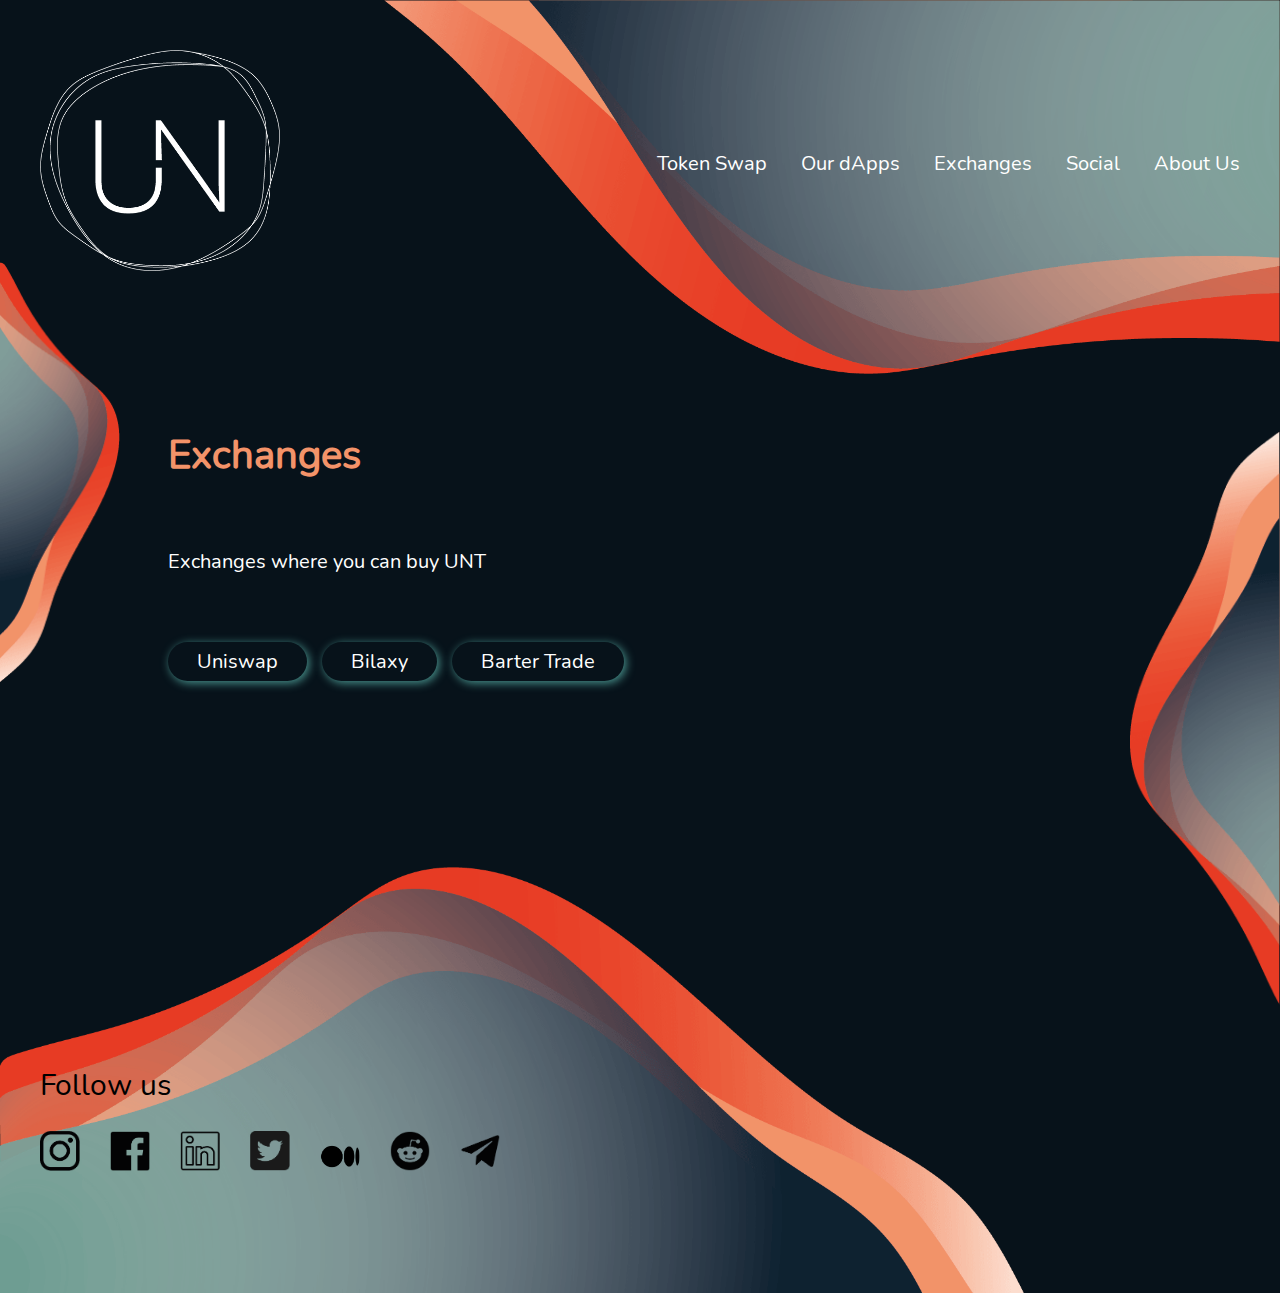
==== exchanges.html @ d454d13a "Fix buttons" ====
<!DOCTYPE html>
<html lang="en">
<head>
    <meta charset="UTF-8">
    <meta name="viewport" content="width=device-width, initial-scale=1">
    <title>Unity Network - Exhanges</title>
    <link href="./assets/css/style.min.css" rel="stylesheet" />
    <script src="./assets/js/script.js" type="text/javascript"></script>
    <link rel="icon" href="favicon.ico" type="image/x-icon"/>
    <link rel="shortcut icon" href="favicon.ico" type="image/x-icon"/>
</head>
<body class="page rightLeftBg">
<header>
    <div class="container dis-f jc-b a-c">
        <a href="/" id="header_logo">
            <img src="./assets/images/logo.png" alt="Logo UN" />
        </a>
        <div id="mobileMenu">
            <span></span>
            <span></span>
            <span></span>
        </div>
        <nav class="mainmenu">
            <ul>
                <li>
                    <a href="">Token Swap</a>
                </li>
                <li>
                    <a href="">Our dApps</a>
                    <ul class="submenu">
                        <li>
                            <a href="our_dapps-presaga.html">PreSaga</a>
                        </li>
                        <li>
                            <a href="our_dapps-the-dao.html">The DAO</a>
                        </li>
                        <li>
                            <a href="our_dapps-defi-portal.html">DeFi Portal (in Production)</a>
                        </li>
                    </ul>
                </li>
                <li>
                    <a href="exchanges.html">Exchanges</a>
                </li>
                <li>
                    <a href="#social">Social</a>
                </li>
                <li>
                    <a href="">About Us</a>
                    <ul class="submenu">
                        <li>
                            <a href="unity_network.html">Unity Network</a>
                        </li>
                        <li>
                            <a href="team.html">Team</a>
                        </li>
                        <li>
                            <a href="whitepaper.html">Whitepaper</a>
                        </li>
                    </ul>
                </li>
            </ul>
        </nav>
    </div>
</header>
<main>
    <div class="container">
    <div class="block-left">
        <h1>Exchanges</h1>
        <p>
            Exchanges where you can buy UNT
        </p>
        <div class="dis-f a-c flex-wrap">
            <button>
                Uniswap
            </button>
            <button class="ml-small">
                Bilaxy
            </button>
            <button class="ml-small">
                Barter Trade
            </button>
        </div>
    </div>
</div>
</main>
<footer id="social">
    <div class="container">
        <h6>Follow us</h6>
        <nav class="socailNav">
            <ul>
                <li>
                    <a href="https://www.instagram.com/UnityNetworkApp/" target="_blank">
                        <img src="./assets/images/Instagram.png" alt="Instagram UN" />
                    </a>
                </li>
                <li>
                    <a href="https://www.facebook.com/UnityNetworkApp" target="_blank">
                        <img src="./assets/images/Facebook.png" alt="Facebook UN" />
                    </a>
                </li>
                <li>
                    <a href="https://www.linkedin.com/company/unitynetworkapp/" target="_blank">
                        <img src="./assets/images/Linkedin.png" alt="Linkedin UN" />
                    </a>
                </li>
                <li>
                    <a href="https://twitter.com/UnityNetworkApp" target="_blank">
                        <img src="./assets/images/Twitter.png" alt="Twitter UN" />
                    </a>
                </li>
                <li>
                    <a href="https://medium.com/unity-network" target="_blank">
                        <img src="./assets/images/Medium.png" alt="Medium UN" />
                    </a>
                </li>
                <li>
                    <a href="https://www.reddit.com/r/UnityNetwork/" target="_blank">
                        <img src="./assets/images/Reddit.png" alt="Reddit UN" />
                    </a>
                </li>
                <li>
                    <a href="https://t.me/joinchat/XOOfwKDMw7w5YjU0" target="_blank">
                        <img src="./assets/images/Telegram.png" alt="Telegram UN" />
                    </a>
                </li>
            </ul>
        </nav>
    </div>
</footer>

</body>
</html>
---- assets/css/style.min.css ----
.dis-f{display:flex}.hide{display:none}.flex-dir-row{flex-direction:row}.flex-dir-col{flex-direction:column}.mt-0{margin-top:0}.mb-0{margin-bottom:0}.ml-0{margin-left:0}.mr-0{margin-right:0}.ml-small{margin-left:15px}.mr-small{margin-right:15px}.mt-norm{margin-top:60px}.ml-norm{margin-left:60px}.mr-norm{margin-right:60px}.mb-norm{margin-bottom:60px}.mt-xlarge{margin-bottom:200px}.mb-xlarge{margin-bottom:200px}@media(min-width: 420){.dis-f-xs{display:flex}.hide-xs{display:none}.flex-dir-row-xs{flex-direction:row}.flex-dir-col-xs{flex-direction:column}.mt-0-xs{margin-top:0}.mb-0-xs{margin-bottom:0}.ml-0-xs{margin-left:0}.mr-0-xs{margin-right:0}.ml-small-xs{margin-left:15px}.mr-small-xs{margin-right:15px}.mt-norm-xs{margin-top:60px}.ml-norm-xs{margin-left:60px}.mr-norm-xs{margin-right:60px}.mb-norm-xs{margin-bottom:60px}.mt-xlarge-xs{margin-bottom:200px}.mb-xlarge-xs{margin-bottom:200px}}@media(min-width: 590px){.dis-f-sm{display:flex}.hide-sm{display:none}.flex-dir-row-sm{flex-direction:row}.flex-dir-col-sm{flex-direction:column}.mt-0-sm{margin-top:0}.mb-0-sm{margin-bottom:0}.ml-0-sm{margin-left:0}.mr-0-sm{margin-right:0}.ml-small-sm{margin-left:15px}.mr-small-sm{margin-right:15px}.mt-norm-sm{margin-top:60px}.ml-norm-sm{margin-left:60px}.mr-norm-sm{margin-right:60px}.mb-norm-sm{margin-bottom:60px}.mt-xlarge-sm{margin-bottom:200px}.mb-xlarge-sm{margin-bottom:200px}}@media(min-width: 769px){.dis-f-md{display:flex}.hide-md{display:none}.flex-dir-row-md{flex-direction:row}.flex-dir-col-md{flex-direction:column}.mt-0-md{margin-top:0}.mb-0-md{margin-bottom:0}.ml-0-md{margin-left:0}.mr-0-md{margin-right:0}.ml-small-md{margin-left:15px}.mr-small-md{margin-right:15px}.mt-norm-md{margin-top:60px}.ml-norm-md{margin-left:60px}.mr-norm-md{margin-right:60px}.mb-norm-md{margin-bottom:60px}.mt-xlarge-md{margin-bottom:200px}.mb-xlarge-md{margin-bottom:200px}}@media(min-width: 1024px){.dis-f-lg{display:flex}.hide-lg{display:none}.flex-dir-row-lg{flex-direction:row}.flex-dir-col-lg{flex-direction:column}.mt-0-lg{margin-top:0}.mb-0-lg{margin-bottom:0}.ml-0-lg{margin-left:0}.mr-0-lg{margin-right:0}.ml-small-lg{margin-left:15px}.mr-small-lg{margin-right:15px}.mt-norm-lg{margin-top:60px}.ml-norm-lg{margin-left:60px}.mr-norm-lg{margin-right:60px}.mb-norm-lg{margin-bottom:60px}.mt-xlarge-lg{margin-bottom:200px}.mb-xlarge-lg{margin-bottom:200px}}@media(min-width: 1440px){.dis-f-xl{display:flex}.hide-xl{display:none}.flex-dir-row-xl{flex-direction:row}.flex-dir-col-xl{flex-direction:column}.mt-0-xl{margin-top:0}.mb-0-xl{margin-bottom:0}.ml-0-xl{margin-left:0}.mr-0-xl{margin-right:0}.ml-small-xl{margin-left:15px}.mr-small-xl{margin-right:15px}.mt-norm-xl{margin-top:60px}.ml-norm-xl{margin-left:60px}.mr-norm-xl{margin-right:60px}.mb-norm-xl{margin-bottom:60px}.mt-xlarge-xl{margin-bottom:200px}.mb-xlarge-xl{margin-bottom:200px}}@media(min-width: 1920px){.dis-f-xxl{display:flex}.hide-xxl{display:none}.flex-dir-row-xxl{flex-direction:row}.flex-dir-col-xxl{flex-direction:column}.mt-0-xxl{margin-top:0}.mb-0-xxl{margin-bottom:0}.ml-0-xxl{margin-left:0}.mr-0-xxl{margin-right:0}.ml-small-xxl{margin-left:15px}.mr-small-xxl{margin-right:15px}.mt-norm-xxl{margin-top:60px}.ml-norm-xxl{margin-left:60px}.mr-norm-xxl{margin-right:60px}.mb-norm-xxl{margin-bottom:60px}.mt-xlarge-xxl{margin-bottom:200px}.mb-xlarge-xxl{margin-bottom:200px}}@font-face{font-family:"Nunito Bold";src:url("../font/Nunito-Bold.woff2") format("woff2");src:url("../fonts/Nunito-Bold.woff") format("woff");font-weight:700;font-style:normal;font-display:block}@font-face{font-family:"Nunito";src:url("../font/Nunito-BoldItalic.woff2") format("woff2");src:url("../fonts/Nunito-BoldItalic.woff") format("woff");font-weight:700;font-style:italic;font-display:block}@font-face{font-family:"Nunito";src:url("../font/Nunito-Regular.woff2") format("woff2");src:url("../font/Nunito-Regular.woff") format("woff");font-weight:normal;font-style:normal;font-display:block}@font-face{font-family:"Nunito";src:url("../font/Nunito-Italic.woff2") format("woff2");src:url("../font/Nunito-Italic.woff") format("woff");font-weight:normal;font-style:italic;font-display:block}*{padding:0;margin:0;box-sizing:border-box;font-family:"Nunito";color:#fff}html{font-size:16px}@media(min-width: 768px){html{font-size:20px}}body{background:#07121a}body.blockScroll{overflow:hidden}.container{max-width:1280px;padding-left:40px;padding-right:40px;margin-left:auto;margin-right:auto;height:100%;flex:1 1 100%;width:100%}main{flex:1 1 100%}.dis-f{display:flex}.dis-b{display:block}.a-c{align-items:center}.a-t{align-items:flex-start}.jc-b{justify-content:space-between}.flex-wrap{flex-wrap:wrap}img{max-width:100%;height:auto}h1{color:#f39369;font-size:2rem;margin-bottom:60px}h3{color:#f39369;font-size:2rem;margin-bottom:40px}h4{font-weight:400;color:#f39369;font-size:1.5rem}h5{font-weight:400;color:#f39369;font-size:1rem}h6{font-weight:400;font-size:1rem}p{line-height:2;font-size:1rem;margin-bottom:20px}p:last-child{margin-bottom:0}.fs-i{font-style:italic}button,.btnStyle{margin-top:2rem;background:transparent;box-shadow:#4b9791 2px 2px 10px;border-radius:48px;padding:6px 29px;color:#fff;border:none;text-decoration:none;font-size:1rem;display:block;width:-webkit-fit-content;width:-moz-fit-content;width:fit-content}header{padding-top:25px;height:20%;margin-bottom:15%}header .mainmenu{display:none}header .mainmenu>ul>li a{color:#fff;font-size:1rem;text-decoration:none}header #mobileMenu{width:40px;height:30px;position:relative;transform:rotate(0deg);transition:.5s ease-in-out;cursor:pointer;z-index:10}header #mobileMenu span{display:block;position:absolute;height:5px;width:100%;background:#fff;border-radius:9px;opacity:1;left:0;transform:rotate(0deg);transition:.25s ease-in-out}header #mobileMenu span:nth-child(1){top:0px;transform-origin:left center}header #mobileMenu span:nth-child(2){top:10px;transform-origin:left center}header #mobileMenu span:nth-child(3){top:20px;transform-origin:left center}header .open .mainmenu{display:block;position:fixed;top:0;left:0;width:100%;height:100%;background:#07121a;padding:70px 25px 25px;overflow:auto}header .open .mainmenu>ul>li{position:relative;margin-top:18px;list-style:none}header .open .mainmenu>ul>li .submenu{padding-left:25px}header .open .mainmenu>ul>li .submenu li{list-style:none;margin-top:18px}header .open #mobileMenu span:nth-child(1){transform:rotate(45deg);top:-3px;left:8px}header .open #mobileMenu span:nth-child(2){width:0%;opacity:0}header .open #mobileMenu span:nth-child(3){transform:rotate(-45deg);top:26px;left:8px}#header_logo{max-width:288px;height:auto;width:20%;display:block}@media(min-width: 768px){header{margin-bottom:150px;padding-top:50px}}@media(min-width: 1024px){header #mobileMenu{display:none}header .mainmenu{display:block}header .mainmenu>ul{display:flex}header .mainmenu>ul>li{margin-right:34px;margin-top:0;list-style:none}header .mainmenu>ul>li:last-child{margin-right:0}header .mainmenu>ul>li .submenu{display:none;position:absolute;padding-left:0}header .mainmenu>ul>li .submenu li{list-style:none;margin-top:18px;white-space:nowrap}header .mainmenu>ul>li:hover .submenu{display:block}}@media(min-width: 1440px){header{margin-bottom:20%}}footer{padding-bottom:50px;margin-top:400px}footer h6{color:#000;font-size:30px;margin-bottom:25px}footer .socailNav li{display:inline-block;width:30px;margin-right:15px;margin-bottom:15px}footer .socailNav li:last-child{margin-right:0}@media(min-width: 768px){footer .socailNav li{width:40px;margin-right:25px}}@media(min-width: 1280px){footer{margin-top:30%;padding-bottom:100px}}.accordion_menu li{list-style:none;margin-bottom:30px;cursor:pointer}.accordion_menu li h6{display:flex;justify-content:space-between;align-items:center;color:#ecccb8;font-size:1.5rem}.accordion_menu li h6:after{content:"+";font-size:1.5rem;margin-left:50px;color:#f39369;width:20px;display:block}.accordion_menu li p{max-height:0;overflow:hidden;transition:all .4s;line-height:1.2}.accordion_menu li.active h6:after{content:"-"}.accordion_menu li.active p{margin-top:1rem;max-height:300px}.team_member{margin-bottom:200px}.team_member img{max-width:177px;border-radius:20px;margin-right:60px}.team_member h5{margin-bottom:25px}.team_member h6{color:#ecccb8}.team_member p{margin-top:25px;color:#ecccb8;font-size:.8rem;line-height:1.2}.page{background-image:url(../images/Header.png),url(../images/Footer.png);background-position:top right,bottom left;background-size:70% auto,contain;background-repeat:no-repeat;min-height:100vh;display:flex;flex-direction:column;justify-content:space-between}.page.rightBg{background-image:url(../images/Header.png),url(../images/Left_Element.png),url(../images/Footer.png);background-position:top right,top 60% right,bottom left;background-size:auto 140px,10% auto,auto 400px}@media(min-width: 768px){.page.rightBg{background-size:70% auto,10% auto,auto 400px}}@media(min-width: 1280px){.page.rightBg{background-size:70% auto,150px auto,80% auto}}.page.rightBg main{padding-right:10%}.page.rightBg.noHeader{background-image:url(../images/Left_Element.png),url(../images/Footer.png);background-position:top 60% right,bottom left;background-size:10% auto,auto 400px}@media(min-width: 768px){.page.rightBg.noHeader{background-size:10% auto,auto 400px}}@media(min-width: 1280px){.page.rightBg.noHeader{background-size:150px auto,80% auto}}.page.rightBg.noHeader main{padding-right:10%}.page.leftBg{background-image:url(../images/Header.png),url(../images/Right_Element.png),url(../images/Footer.png);background-position:top right,top 40% left,bottom left;background-size:auto 140px,10% auto,auto 400px}@media(min-width: 768px){.page.leftBg{background-size:70% auto,10% auto,auto 400px}}@media(min-width: 1280px){.page.leftBg{background-size:70% auto,120px auto,80% auto}}.page.leftBg main{padding-left:10%}.page.rightLeftBg{background-image:url(../images/Header.png),url(../images/Right_Element.png),url(../images/Left_Element.png),url(../images/Footer.png);background-position:top right,top 30% left,top 60% right,bottom left;background-size:auto 140px,10% auto,10% auto,auto 400px}@media(min-width: 768px){.page.rightLeftBg{background-size:70% auto,10% auto,10% auto,auto 400px}}@media(min-width: 1280px){.page.rightLeftBg{background-size:70% auto,120px auto,150px auto,80% auto}}.page.rightLeftBg main{padding-left:10%;padding-right:10%}.block-left{max-width:780px;width:100%}.block-center{max-width:840px;margin-left:auto;margin-right:auto;width:100%}.block-right{max-width:780px;margin-left:auto;width:100%}

/*# sourceMappingURL=[data-uri] */
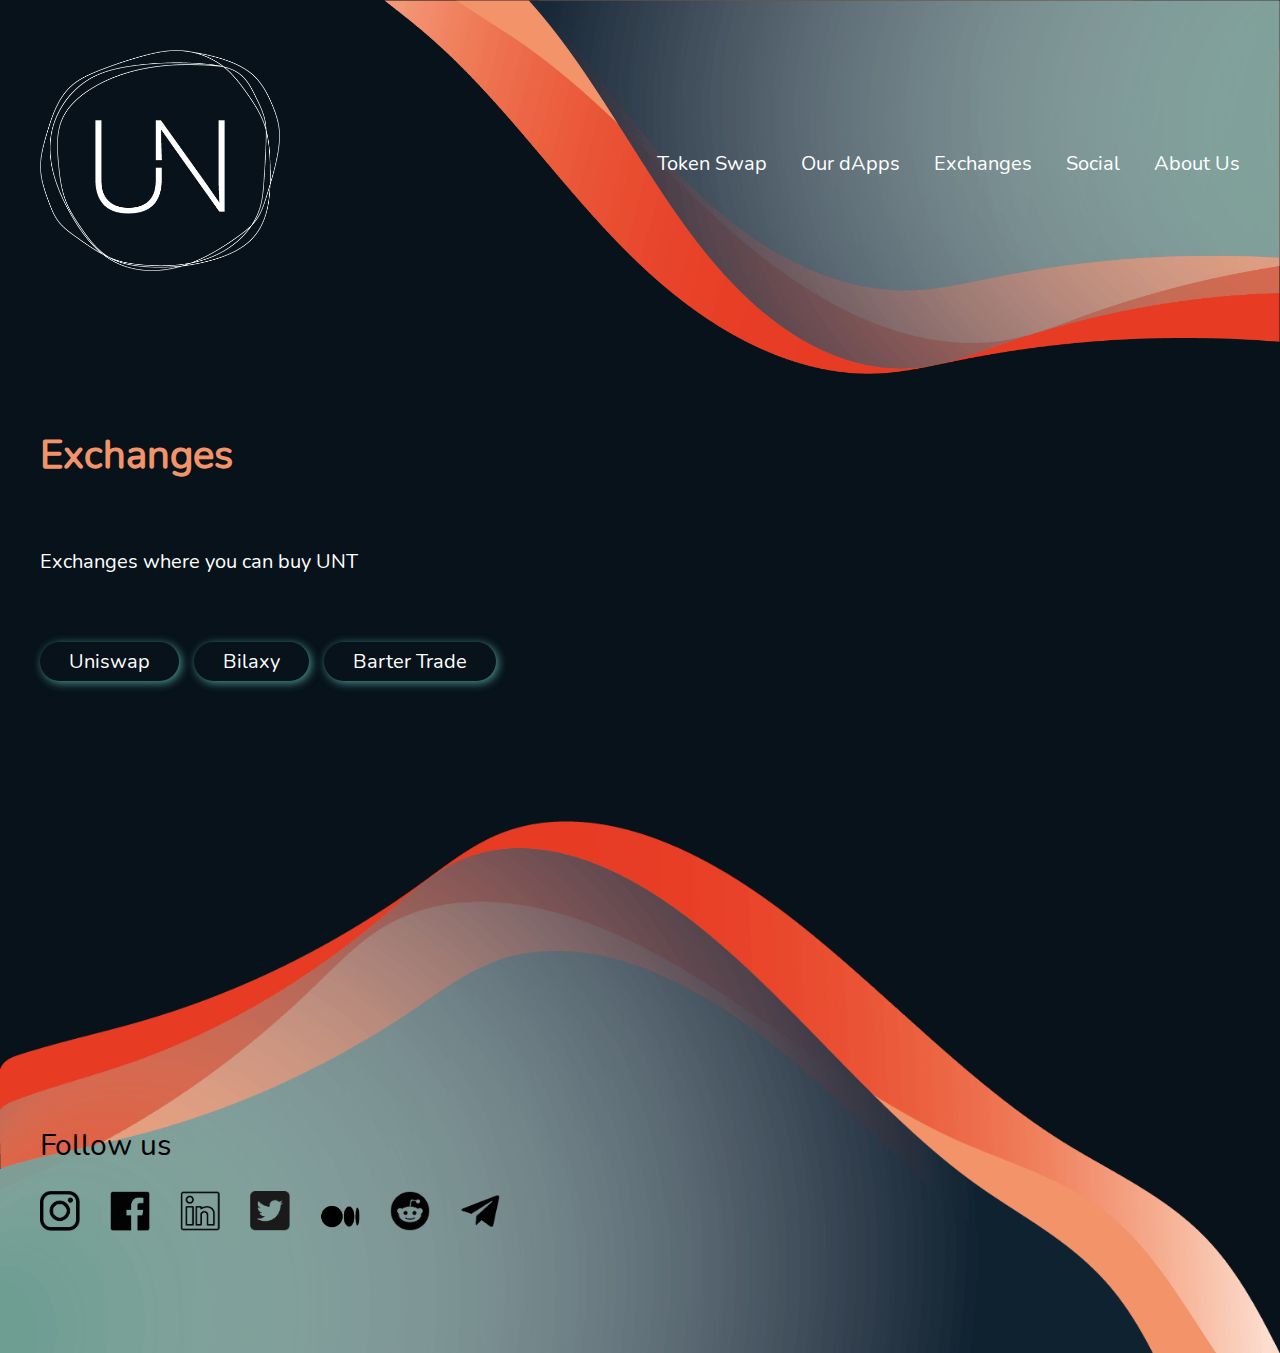
==== commit be38facb: "Fix feedback website 10.05" ====
--- a/exchanges.html
+++ b/exchanges.html
@@ -9,7 +9,8 @@
     <link rel="icon" href="favicon.ico" type="image/x-icon"/>
     <link rel="shortcut icon" href="favicon.ico" type="image/x-icon"/>
 </head>
-<body class="page rightLeftBg">
+<body class="page">
+
 <header>
     <div class="container dis-f jc-b a-c">
         <a href="/" id="header_logo">
@@ -23,7 +24,7 @@
         <nav class="mainmenu">
             <ul>
                 <li>
-                    <a href="">Token Swap</a>
+                    <a href="token_swap.html">Token Swap</a>
                 </li>
                 <li>
                     <a href="">Our dApps</a>
@@ -65,7 +66,7 @@
 </header>
 <main>
     <div class="container">
-    <div class="block-left">
+    <div class="block-left mb-norm">
         <h1>Exchanges</h1>
         <p>
             Exchanges where you can buy UNT
--- a/assets/css/style.min.css
+++ b/assets/css/style.min.css
@@ -1,3 +1,3 @@
-.dis-f{display:flex}.hide{display:none}.flex-dir-row{flex-direction:row}.flex-dir-col{flex-direction:column}.mt-0{margin-top:0}.mb-0{margin-bottom:0}.ml-0{margin-left:0}.mr-0{margin-right:0}.ml-small{margin-left:15px}.mr-small{margin-right:15px}.mt-norm{margin-top:60px}.ml-norm{margin-left:60px}.mr-norm{margin-right:60px}.mb-norm{margin-bottom:60px}.mt-xlarge{margin-bottom:200px}.mb-xlarge{margin-bottom:200px}@media(min-width: 420){.dis-f-xs{display:flex}.hide-xs{display:none}.flex-dir-row-xs{flex-direction:row}.flex-dir-col-xs{flex-direction:column}.mt-0-xs{margin-top:0}.mb-0-xs{margin-bottom:0}.ml-0-xs{margin-left:0}.mr-0-xs{margin-right:0}.ml-small-xs{margin-left:15px}.mr-small-xs{margin-right:15px}.mt-norm-xs{margin-top:60px}.ml-norm-xs{margin-left:60px}.mr-norm-xs{margin-right:60px}.mb-norm-xs{margin-bottom:60px}.mt-xlarge-xs{margin-bottom:200px}.mb-xlarge-xs{margin-bottom:200px}}@media(min-width: 590px){.dis-f-sm{display:flex}.hide-sm{display:none}.flex-dir-row-sm{flex-direction:row}.flex-dir-col-sm{flex-direction:column}.mt-0-sm{margin-top:0}.mb-0-sm{margin-bottom:0}.ml-0-sm{margin-left:0}.mr-0-sm{margin-right:0}.ml-small-sm{margin-left:15px}.mr-small-sm{margin-right:15px}.mt-norm-sm{margin-top:60px}.ml-norm-sm{margin-left:60px}.mr-norm-sm{margin-right:60px}.mb-norm-sm{margin-bottom:60px}.mt-xlarge-sm{margin-bottom:200px}.mb-xlarge-sm{margin-bottom:200px}}@media(min-width: 769px){.dis-f-md{display:flex}.hide-md{display:none}.flex-dir-row-md{flex-direction:row}.flex-dir-col-md{flex-direction:column}.mt-0-md{margin-top:0}.mb-0-md{margin-bottom:0}.ml-0-md{margin-left:0}.mr-0-md{margin-right:0}.ml-small-md{margin-left:15px}.mr-small-md{margin-right:15px}.mt-norm-md{margin-top:60px}.ml-norm-md{margin-left:60px}.mr-norm-md{margin-right:60px}.mb-norm-md{margin-bottom:60px}.mt-xlarge-md{margin-bottom:200px}.mb-xlarge-md{margin-bottom:200px}}@media(min-width: 1024px){.dis-f-lg{display:flex}.hide-lg{display:none}.flex-dir-row-lg{flex-direction:row}.flex-dir-col-lg{flex-direction:column}.mt-0-lg{margin-top:0}.mb-0-lg{margin-bottom:0}.ml-0-lg{margin-left:0}.mr-0-lg{margin-right:0}.ml-small-lg{margin-left:15px}.mr-small-lg{margin-right:15px}.mt-norm-lg{margin-top:60px}.ml-norm-lg{margin-left:60px}.mr-norm-lg{margin-right:60px}.mb-norm-lg{margin-bottom:60px}.mt-xlarge-lg{margin-bottom:200px}.mb-xlarge-lg{margin-bottom:200px}}@media(min-width: 1440px){.dis-f-xl{display:flex}.hide-xl{display:none}.flex-dir-row-xl{flex-direction:row}.flex-dir-col-xl{flex-direction:column}.mt-0-xl{margin-top:0}.mb-0-xl{margin-bottom:0}.ml-0-xl{margin-left:0}.mr-0-xl{margin-right:0}.ml-small-xl{margin-left:15px}.mr-small-xl{margin-right:15px}.mt-norm-xl{margin-top:60px}.ml-norm-xl{margin-left:60px}.mr-norm-xl{margin-right:60px}.mb-norm-xl{margin-bottom:60px}.mt-xlarge-xl{margin-bottom:200px}.mb-xlarge-xl{margin-bottom:200px}}@media(min-width: 1920px){.dis-f-xxl{display:flex}.hide-xxl{display:none}.flex-dir-row-xxl{flex-direction:row}.flex-dir-col-xxl{flex-direction:column}.mt-0-xxl{margin-top:0}.mb-0-xxl{margin-bottom:0}.ml-0-xxl{margin-left:0}.mr-0-xxl{margin-right:0}.ml-small-xxl{margin-left:15px}.mr-small-xxl{margin-right:15px}.mt-norm-xxl{margin-top:60px}.ml-norm-xxl{margin-left:60px}.mr-norm-xxl{margin-right:60px}.mb-norm-xxl{margin-bottom:60px}.mt-xlarge-xxl{margin-bottom:200px}.mb-xlarge-xxl{margin-bottom:200px}}@font-face{font-family:"Nunito Bold";src:url("../font/Nunito-Bold.woff2") format("woff2");src:url("../fonts/Nunito-Bold.woff") format("woff");font-weight:700;font-style:normal;font-display:block}@font-face{font-family:"Nunito";src:url("../font/Nunito-BoldItalic.woff2") format("woff2");src:url("../fonts/Nunito-BoldItalic.woff") format("woff");font-weight:700;font-style:italic;font-display:block}@font-face{font-family:"Nunito";src:url("../font/Nunito-Regular.woff2") format("woff2");src:url("../font/Nunito-Regular.woff") format("woff");font-weight:normal;font-style:normal;font-display:block}@font-face{font-family:"Nunito";src:url("../font/Nunito-Italic.woff2") format("woff2");src:url("../font/Nunito-Italic.woff") format("woff");font-weight:normal;font-style:italic;font-display:block}*{padding:0;margin:0;box-sizing:border-box;font-family:"Nunito";color:#fff}html{font-size:16px}@media(min-width: 768px){html{font-size:20px}}body{background:#07121a}body.blockScroll{overflow:hidden}.container{max-width:1280px;padding-left:40px;padding-right:40px;margin-left:auto;margin-right:auto;height:100%;flex:1 1 100%;width:100%}main{flex:1 1 100%}.dis-f{display:flex}.dis-b{display:block}.a-c{align-items:center}.a-t{align-items:flex-start}.jc-b{justify-content:space-between}.flex-wrap{flex-wrap:wrap}img{max-width:100%;height:auto}h1{color:#f39369;font-size:2rem;margin-bottom:60px}h3{color:#f39369;font-size:2rem;margin-bottom:40px}h4{font-weight:400;color:#f39369;font-size:1.5rem}h5{font-weight:400;color:#f39369;font-size:1rem}h6{font-weight:400;font-size:1rem}p{line-height:2;font-size:1rem;margin-bottom:20px}p:last-child{margin-bottom:0}.fs-i{font-style:italic}button,.btnStyle{margin-top:2rem;background:transparent;box-shadow:#4b9791 2px 2px 10px;border-radius:48px;padding:6px 29px;color:#fff;border:none;text-decoration:none;font-size:1rem;display:block;width:-webkit-fit-content;width:-moz-fit-content;width:fit-content}header{padding-top:25px;height:20%;margin-bottom:15%}header .mainmenu{display:none}header .mainmenu>ul>li a{color:#fff;font-size:1rem;text-decoration:none}header #mobileMenu{width:40px;height:30px;position:relative;transform:rotate(0deg);transition:.5s ease-in-out;cursor:pointer;z-index:10}header #mobileMenu span{display:block;position:absolute;height:5px;width:100%;background:#fff;border-radius:9px;opacity:1;left:0;transform:rotate(0deg);transition:.25s ease-in-out}header #mobileMenu span:nth-child(1){top:0px;transform-origin:left center}header #mobileMenu span:nth-child(2){top:10px;transform-origin:left center}header #mobileMenu span:nth-child(3){top:20px;transform-origin:left center}header .open .mainmenu{display:block;position:fixed;top:0;left:0;width:100%;height:100%;background:#07121a;padding:70px 25px 25px;overflow:auto}header .open .mainmenu>ul>li{position:relative;margin-top:18px;list-style:none}header .open .mainmenu>ul>li .submenu{padding-left:25px}header .open .mainmenu>ul>li .submenu li{list-style:none;margin-top:18px}header .open #mobileMenu span:nth-child(1){transform:rotate(45deg);top:-3px;left:8px}header .open #mobileMenu span:nth-child(2){width:0%;opacity:0}header .open #mobileMenu span:nth-child(3){transform:rotate(-45deg);top:26px;left:8px}#header_logo{max-width:288px;height:auto;width:20%;display:block}@media(min-width: 768px){header{margin-bottom:150px;padding-top:50px}}@media(min-width: 1024px){header #mobileMenu{display:none}header .mainmenu{display:block}header .mainmenu>ul{display:flex}header .mainmenu>ul>li{margin-right:34px;margin-top:0;list-style:none}header .mainmenu>ul>li:last-child{margin-right:0}header .mainmenu>ul>li .submenu{display:none;position:absolute;padding-left:0}header .mainmenu>ul>li .submenu li{list-style:none;margin-top:18px;white-space:nowrap}header .mainmenu>ul>li:hover .submenu{display:block}}@media(min-width: 1440px){header{margin-bottom:20%}}footer{padding-bottom:50px;margin-top:400px}footer h6{color:#000;font-size:30px;margin-bottom:25px}footer .socailNav li{display:inline-block;width:30px;margin-right:15px;margin-bottom:15px}footer .socailNav li:last-child{margin-right:0}@media(min-width: 768px){footer .socailNav li{width:40px;margin-right:25px}}@media(min-width: 1280px){footer{margin-top:30%;padding-bottom:100px}}.accordion_menu li{list-style:none;margin-bottom:30px;cursor:pointer}.accordion_menu li h6{display:flex;justify-content:space-between;align-items:center;color:#ecccb8;font-size:1.5rem}.accordion_menu li h6:after{content:"+";font-size:1.5rem;margin-left:50px;color:#f39369;width:20px;display:block}.accordion_menu li p{max-height:0;overflow:hidden;transition:all .4s;line-height:1.2}.accordion_menu li.active h6:after{content:"-"}.accordion_menu li.active p{margin-top:1rem;max-height:300px}.team_member{margin-bottom:200px}.team_member img{max-width:177px;border-radius:20px;margin-right:60px}.team_member h5{margin-bottom:25px}.team_member h6{color:#ecccb8}.team_member p{margin-top:25px;color:#ecccb8;font-size:.8rem;line-height:1.2}.page{background-image:url(../images/Header.png),url(../images/Footer.png);background-position:top right,bottom left;background-size:70% auto,contain;background-repeat:no-repeat;min-height:100vh;display:flex;flex-direction:column;justify-content:space-between}.page.rightBg{background-image:url(../images/Header.png),url(../images/Left_Element.png),url(../images/Footer.png);background-position:top right,top 60% right,bottom left;background-size:auto 140px,10% auto,auto 400px}@media(min-width: 768px){.page.rightBg{background-size:70% auto,10% auto,auto 400px}}@media(min-width: 1280px){.page.rightBg{background-size:70% auto,150px auto,80% auto}}.page.rightBg main{padding-right:10%}.page.rightBg.noHeader{background-image:url(../images/Left_Element.png),url(../images/Footer.png);background-position:top 60% right,bottom left;background-size:10% auto,auto 400px}@media(min-width: 768px){.page.rightBg.noHeader{background-size:10% auto,auto 400px}}@media(min-width: 1280px){.page.rightBg.noHeader{background-size:150px auto,80% auto}}.page.rightBg.noHeader main{padding-right:10%}.page.leftBg{background-image:url(../images/Header.png),url(../images/Right_Element.png),url(../images/Footer.png);background-position:top right,top 40% left,bottom left;background-size:auto 140px,10% auto,auto 400px}@media(min-width: 768px){.page.leftBg{background-size:70% auto,10% auto,auto 400px}}@media(min-width: 1280px){.page.leftBg{background-size:70% auto,120px auto,80% auto}}.page.leftBg main{padding-left:10%}.page.rightLeftBg{background-image:url(../images/Header.png),url(../images/Right_Element.png),url(../images/Left_Element.png),url(../images/Footer.png);background-position:top right,top 30% left,top 60% right,bottom left;background-size:auto 140px,10% auto,10% auto,auto 400px}@media(min-width: 768px){.page.rightLeftBg{background-size:70% auto,10% auto,10% auto,auto 400px}}@media(min-width: 1280px){.page.rightLeftBg{background-size:70% auto,120px auto,150px auto,80% auto}}.page.rightLeftBg main{padding-left:10%;padding-right:10%}.block-left{max-width:780px;width:100%}.block-center{max-width:840px;margin-left:auto;margin-right:auto;width:100%}.block-right{max-width:780px;margin-left:auto;width:100%}
+.hide{display:none}.dis-f{display:flex}.flex-dir-row{flex-direction:row}.flex-dir-col{flex-direction:column}.mt-0{margin-top:0}.mb-0{margin-bottom:0}.ml-0{margin-left:0}.mr-0{margin-right:0}.mt-small{margin-top:15px}.ml-small{margin-left:15px}.mr-small{margin-right:15px}.mb-small{margin-bottom:15px}.mt-norm{margin-top:60px}.ml-norm{margin-left:60px}.mr-norm{margin-right:60px}.mb-norm{margin-bottom:60px}.mt-xlarge{margin-bottom:200px}.mb-xlarge{margin-bottom:200px}.w-per-100{width:100%}@media(min-width: 420){.hide-xs{display:none}.dis-f-xs{display:flex}.flex-dir-row-xs{flex-direction:row}.flex-dir-col-xs{flex-direction:column}.mt-0-xs{margin-top:0}.mb-0-xs{margin-bottom:0}.ml-0-xs{margin-left:0}.mr-0-xs{margin-right:0}.mt-small-xs{margin-top:15px}.ml-small-xs{margin-left:15px}.mr-small-xs{margin-right:15px}.mb-small-xs{margin-bottom:15px}.mt-norm-xs{margin-top:60px}.ml-norm-xs{margin-left:60px}.mr-norm-xs{margin-right:60px}.mb-norm-xs{margin-bottom:60px}.mt-xlarge-xs{margin-bottom:200px}.mb-xlarge-xs{margin-bottom:200px}.w-per-100-xs{width:100%}}@media(min-width: 590px){.hide-sm{display:none}.dis-f-sm{display:flex}.flex-dir-row-sm{flex-direction:row}.flex-dir-col-sm{flex-direction:column}.mt-0-sm{margin-top:0}.mb-0-sm{margin-bottom:0}.ml-0-sm{margin-left:0}.mr-0-sm{margin-right:0}.mt-small-sm{margin-top:15px}.ml-small-sm{margin-left:15px}.mr-small-sm{margin-right:15px}.mb-small-sm{margin-bottom:15px}.mt-norm-sm{margin-top:60px}.ml-norm-sm{margin-left:60px}.mr-norm-sm{margin-right:60px}.mb-norm-sm{margin-bottom:60px}.mt-xlarge-sm{margin-bottom:200px}.mb-xlarge-sm{margin-bottom:200px}.w-per-100-sm{width:100%}}@media(min-width: 769px){.hide-md{display:none}.dis-f-md{display:flex}.flex-dir-row-md{flex-direction:row}.flex-dir-col-md{flex-direction:column}.mt-0-md{margin-top:0}.mb-0-md{margin-bottom:0}.ml-0-md{margin-left:0}.mr-0-md{margin-right:0}.mt-small-md{margin-top:15px}.ml-small-md{margin-left:15px}.mr-small-md{margin-right:15px}.mb-small-md{margin-bottom:15px}.mt-norm-md{margin-top:60px}.ml-norm-md{margin-left:60px}.mr-norm-md{margin-right:60px}.mb-norm-md{margin-bottom:60px}.mt-xlarge-md{margin-bottom:200px}.mb-xlarge-md{margin-bottom:200px}.w-per-100-md{width:100%}}@media(min-width: 1024px){.hide-lg{display:none}.dis-f-lg{display:flex}.flex-dir-row-lg{flex-direction:row}.flex-dir-col-lg{flex-direction:column}.mt-0-lg{margin-top:0}.mb-0-lg{margin-bottom:0}.ml-0-lg{margin-left:0}.mr-0-lg{margin-right:0}.mt-small-lg{margin-top:15px}.ml-small-lg{margin-left:15px}.mr-small-lg{margin-right:15px}.mb-small-lg{margin-bottom:15px}.mt-norm-lg{margin-top:60px}.ml-norm-lg{margin-left:60px}.mr-norm-lg{margin-right:60px}.mb-norm-lg{margin-bottom:60px}.mt-xlarge-lg{margin-bottom:200px}.mb-xlarge-lg{margin-bottom:200px}.w-per-100-lg{width:100%}}@media(min-width: 1440px){.hide-xl{display:none}.dis-f-xl{display:flex}.flex-dir-row-xl{flex-direction:row}.flex-dir-col-xl{flex-direction:column}.mt-0-xl{margin-top:0}.mb-0-xl{margin-bottom:0}.ml-0-xl{margin-left:0}.mr-0-xl{margin-right:0}.mt-small-xl{margin-top:15px}.ml-small-xl{margin-left:15px}.mr-small-xl{margin-right:15px}.mb-small-xl{margin-bottom:15px}.mt-norm-xl{margin-top:60px}.ml-norm-xl{margin-left:60px}.mr-norm-xl{margin-right:60px}.mb-norm-xl{margin-bottom:60px}.mt-xlarge-xl{margin-bottom:200px}.mb-xlarge-xl{margin-bottom:200px}.w-per-100-xl{width:100%}}@media(min-width: 1920px){.hide-xxl{display:none}.dis-f-xxl{display:flex}.flex-dir-row-xxl{flex-direction:row}.flex-dir-col-xxl{flex-direction:column}.mt-0-xxl{margin-top:0}.mb-0-xxl{margin-bottom:0}.ml-0-xxl{margin-left:0}.mr-0-xxl{margin-right:0}.mt-small-xxl{margin-top:15px}.ml-small-xxl{margin-left:15px}.mr-small-xxl{margin-right:15px}.mb-small-xxl{margin-bottom:15px}.mt-norm-xxl{margin-top:60px}.ml-norm-xxl{margin-left:60px}.mr-norm-xxl{margin-right:60px}.mb-norm-xxl{margin-bottom:60px}.mt-xlarge-xxl{margin-bottom:200px}.mb-xlarge-xxl{margin-bottom:200px}.w-per-100-xxl{width:100%}}@font-face{font-family:"Nunito Bold";src:url("../font/Nunito-Bold.woff2") format("woff2");src:url("../fonts/Nunito-Bold.woff") format("woff");font-weight:700;font-style:normal;font-display:block}@font-face{font-family:"Nunito";src:url("../font/Nunito-BoldItalic.woff2") format("woff2");src:url("../fonts/Nunito-BoldItalic.woff") format("woff");font-weight:700;font-style:italic;font-display:block}@font-face{font-family:"Nunito";src:url("../font/Nunito-Regular.woff2") format("woff2");src:url("../font/Nunito-Regular.woff") format("woff");font-weight:normal;font-style:normal;font-display:block}@font-face{font-family:"Nunito";src:url("../font/Nunito-Italic.woff2") format("woff2");src:url("../font/Nunito-Italic.woff") format("woff");font-weight:normal;font-style:italic;font-display:block}*{padding:0;margin:0;box-sizing:border-box;font-family:"Nunito";color:#fff}html{font-size:14px}@media(min-width: 768px){html{font-size:20px}}body{background:#07121a}body.blockScroll{overflow:hidden}.container{max-width:1280px;margin-left:auto;margin-right:auto;padding-left:15px;padding-right:15px;height:100%;flex:1 1 100%;width:100%}@media(min-width: 768px){.container{padding-left:40px;padding-right:40px}}main{flex:1 1 100%}.dis-f{display:flex}.dis-b{display:block}.a-c{align-items:center}.a-t{align-items:flex-start}.jc-b{justify-content:space-between}.jc-sa{justify-content:space-around}.flex-wrap{flex-wrap:wrap}img{max-width:100%;height:auto}h1{color:#f39369;font-size:2rem;margin-bottom:60px}h1.altCol{color:#4b9791}h3{color:#f39369;font-size:2rem;margin-bottom:40px}h3.altCol{color:#4b9791}h4{font-weight:400;color:#f39369;font-size:1.5rem}h4.altCol{color:#4b9791}h5{font-weight:400;color:#f39369;font-size:1rem}h6{font-weight:400;font-size:1rem}p{line-height:2;font-size:1rem;margin-bottom:20px}p:last-child{margin-bottom:0}p.altCol{color:#4b9791}p.txtSmall{font-size:.8rem;line-height:1.2}hr{box-shadow:#4b9791 0px 3px 6px;height:2px;border-radius:2px;width:100%;max-width:185px;background-color:#fff;border:none}.fs-i{font-style:italic}button,.btnStyle{margin-top:2rem;background:transparent;box-shadow:#4b9791 2px 2px 10px;border-radius:48px;padding:6px 29px;color:#fff;border:none;text-decoration:none;font-size:1rem;display:block;width:-webkit-fit-content;width:-moz-fit-content;width:fit-content}button.altShadow,.btnStyle.altShadow{box-shadow:#f39369 2px 2px 10px}.brdRadius{border-radius:25px}.bgBlue{background:#0f212e;padding:58px 34px}.customNumList{padding:0;margin:0;counter-reset:custom-counter}.customNumList li{list-style:none;counter-increment:custom-counter;margin-bottom:15px;display:flex;font-size:.8rem}.customNumList li:before{content:counter(custom-counter);flex:0 0 34px;height:34px;display:inline-flex;justify-content:center;align-items:center;background:#07121a;box-shadow:#fff 2px 2px 8px;border-radius:50%;margin-right:25px;font-size:.8rem;line-height:1.2}header{padding-top:25px;height:20%;margin-bottom:15%}header .mainmenu{display:none}header .mainmenu>ul>li a{color:#fff;font-size:1rem;text-decoration:none}header #mobileMenu{width:40px;height:30px;position:relative;transform:rotate(0deg);transition:.5s ease-in-out;cursor:pointer;z-index:10}header #mobileMenu span{display:block;position:absolute;height:5px;width:100%;background:#fff;border-radius:9px;opacity:1;left:0;transform:rotate(0deg);transition:.25s ease-in-out}header #mobileMenu span:nth-child(1){top:0px;transform-origin:left center}header #mobileMenu span:nth-child(2){top:10px;transform-origin:left center}header #mobileMenu span:nth-child(3){top:20px;transform-origin:left center}header .open .mainmenu{display:block;position:fixed;top:0;left:0;width:100%;height:100%;background:#07121a;padding:70px 25px 25px;overflow:auto}header .open .mainmenu>ul>li{position:relative;margin-top:18px;list-style:none}header .open .mainmenu>ul>li .submenu{padding-left:25px}header .open .mainmenu>ul>li .submenu li{list-style:none;margin-top:18px}header .open #mobileMenu span:nth-child(1){transform:rotate(45deg);top:-3px;left:8px}header .open #mobileMenu span:nth-child(2){width:0%;opacity:0}header .open #mobileMenu span:nth-child(3){transform:rotate(-45deg);top:26px;left:8px}#header_logo{max-width:288px;height:auto;width:20%;display:block}@media(min-width: 768px){header{margin-bottom:150px;padding-top:50px}}@media(min-width: 1024px){header #mobileMenu{display:none}header .mainmenu{display:block}header .mainmenu>ul{display:flex}header .mainmenu>ul>li{margin-right:34px;margin-top:0;list-style:none}header .mainmenu>ul>li:last-child{margin-right:0}header .mainmenu>ul>li .submenu{display:none;position:absolute;padding-left:0}header .mainmenu>ul>li .submenu li{list-style:none;margin-top:18px;white-space:nowrap}header .mainmenu>ul>li:hover .submenu{display:block}}@media(min-width: 1440px){header{margin-bottom:20%}}footer{padding-bottom:50px;margin-top:400px}footer h6{color:#000;font-size:30px;margin-bottom:25px}footer .socailNav li{display:inline-block;width:30px;margin-right:15px;margin-bottom:15px}footer .socailNav li:last-child{margin-right:0}@media(min-width: 768px){footer .socailNav li{width:40px;margin-right:25px}}@media(min-width: 1280px){footer{margin-top:30%;padding-bottom:100px}}.accordion_menu li{list-style:none;margin-bottom:30px;cursor:pointer}.accordion_menu li h6{display:flex;justify-content:space-between;align-items:center;color:#ecccb8;font-size:1.5rem}.accordion_menu li h6:after{content:"+";font-size:1.5rem;margin-left:50px;color:#f39369;width:20px;display:block}.accordion_menu li p{max-height:0;overflow:hidden;transition:all .4s;line-height:1.2}.accordion_menu li.active h6:after{content:"-"}.accordion_menu li.active p{margin-top:1rem;max-height:300px}form input[type=text],form input[type=email],form input[type=password],form input[type=tel],form textarea{background:transparent;border:2px solid #274358;border-radius:48px;color:#fff;padding:10px;width:100%;display:block}form input[type=text]::-moz-placeholder, form input[type=email]::-moz-placeholder, form input[type=password]::-moz-placeholder, form input[type=tel]::-moz-placeholder, form textarea::-moz-placeholder{color:#fff}form input[type=text]:-ms-input-placeholder, form input[type=email]:-ms-input-placeholder, form input[type=password]:-ms-input-placeholder, form input[type=tel]:-ms-input-placeholder, form textarea:-ms-input-placeholder{color:#fff}form input[type=text]::placeholder,form input[type=email]::placeholder,form input[type=password]::placeholder,form input[type=tel]::placeholder,form textarea::placeholder{color:#fff}form#transferData{align-items:center;margin-top:60px}form#transferData button{font-size:.8rem;white-space:nowrap;margin-top:25px;margin-left:auto;margin-right:auto;display:block;width:100%}@media(min-width: 768px){form#transferData{display:flex;align-items:center;margin-top:60px}form#transferData button{margin-left:15px;font-size:.8rem;white-space:nowrap;margin-top:0;width:-webkit-fit-content;width:-moz-fit-content;width:fit-content;background:#274358;box-shadow:#000 2px 2px 10px;padding-top:10px;padding-bottom:10px}}.team_member{margin-bottom:200px}.team_member img{max-width:177px;border-radius:20px;margin-right:60px}.team_member h5{margin-bottom:25px}.team_member h6{color:#ecccb8}.team_member p{margin-top:25px;color:#ecccb8;font-size:.8rem;line-height:1.2}.page{background-image:url(../images/Header.png),url(../images/Footer.png);background-position:top right,bottom left;background-size:70% auto,contain;background-repeat:no-repeat;min-height:100vh;display:flex;flex-direction:column;justify-content:space-between}.page.noHeader{background-image:url(../images/Footer.png);background-position:bottom left;background-size:auto 400px}@media(min-width: 768px){.page.noHeader{background-size:auto 400px}}@media(min-width: 1280px){.page.noHeader{background-size:80% auto}}.page.rightBg{background-image:url(../images/Header.png),url(../images/Left_Element.png),url(../images/Footer.png);background-position:top right,top 60% right,bottom left;background-size:auto 140px,10% auto,auto 400px}@media(min-width: 768px){.page.rightBg{background-size:70% auto,10% auto,auto 400px}}@media(min-width: 1280px){.page.rightBg{background-size:70% auto,150px auto,80% auto}}.page.rightBg main{padding-right:10%}.page.rightBg.noHeader{background-image:url(../images/Left_Element.png),url(../images/Footer.png);background-position:top 60% right,bottom left;background-size:10% auto,auto 400px}@media(min-width: 768px){.page.rightBg.noHeader{background-size:10% auto,auto 400px}}@media(min-width: 1280px){.page.rightBg.noHeader{background-size:150px auto,80% auto}}.page.rightBg.noHeader main{padding-right:10%}.page.leftBg{background-image:url(../images/Header.png),url(../images/Right_Element.png),url(../images/Footer.png);background-position:top right,top 40% left,bottom left;background-size:auto 140px,10% auto,auto 400px}@media(min-width: 768px){.page.leftBg{background-size:70% auto,10% auto,auto 400px}}@media(min-width: 1280px){.page.leftBg{background-size:70% auto,120px auto,80% auto}}.page.leftBg main{padding-left:10%}.page.rightLeftBg{background-image:url(../images/Header.png),url(../images/Right_Element.png),url(../images/Left_Element.png),url(../images/Footer.png);background-position:top right,top 30% left,top 60% right,bottom left;background-size:auto 140px,10% auto,10% auto,auto 400px}@media(min-width: 768px){.page.rightLeftBg{background-size:70% auto,10% auto,10% auto,auto 400px}}@media(min-width: 1280px){.page.rightLeftBg{background-size:70% auto,120px auto,150px auto,80% auto}}.page.rightLeftBg main{padding-left:10%;padding-right:10%}.block-left{max-width:780px;width:100%}.block-center{max-width:840px;margin-left:auto;margin-right:auto;width:100%}.block-right{max-width:780px;margin-left:auto;width:100%}
 
-/*# sourceMappingURL=[data-uri] */+/*# sourceMappingURL=[data-uri] */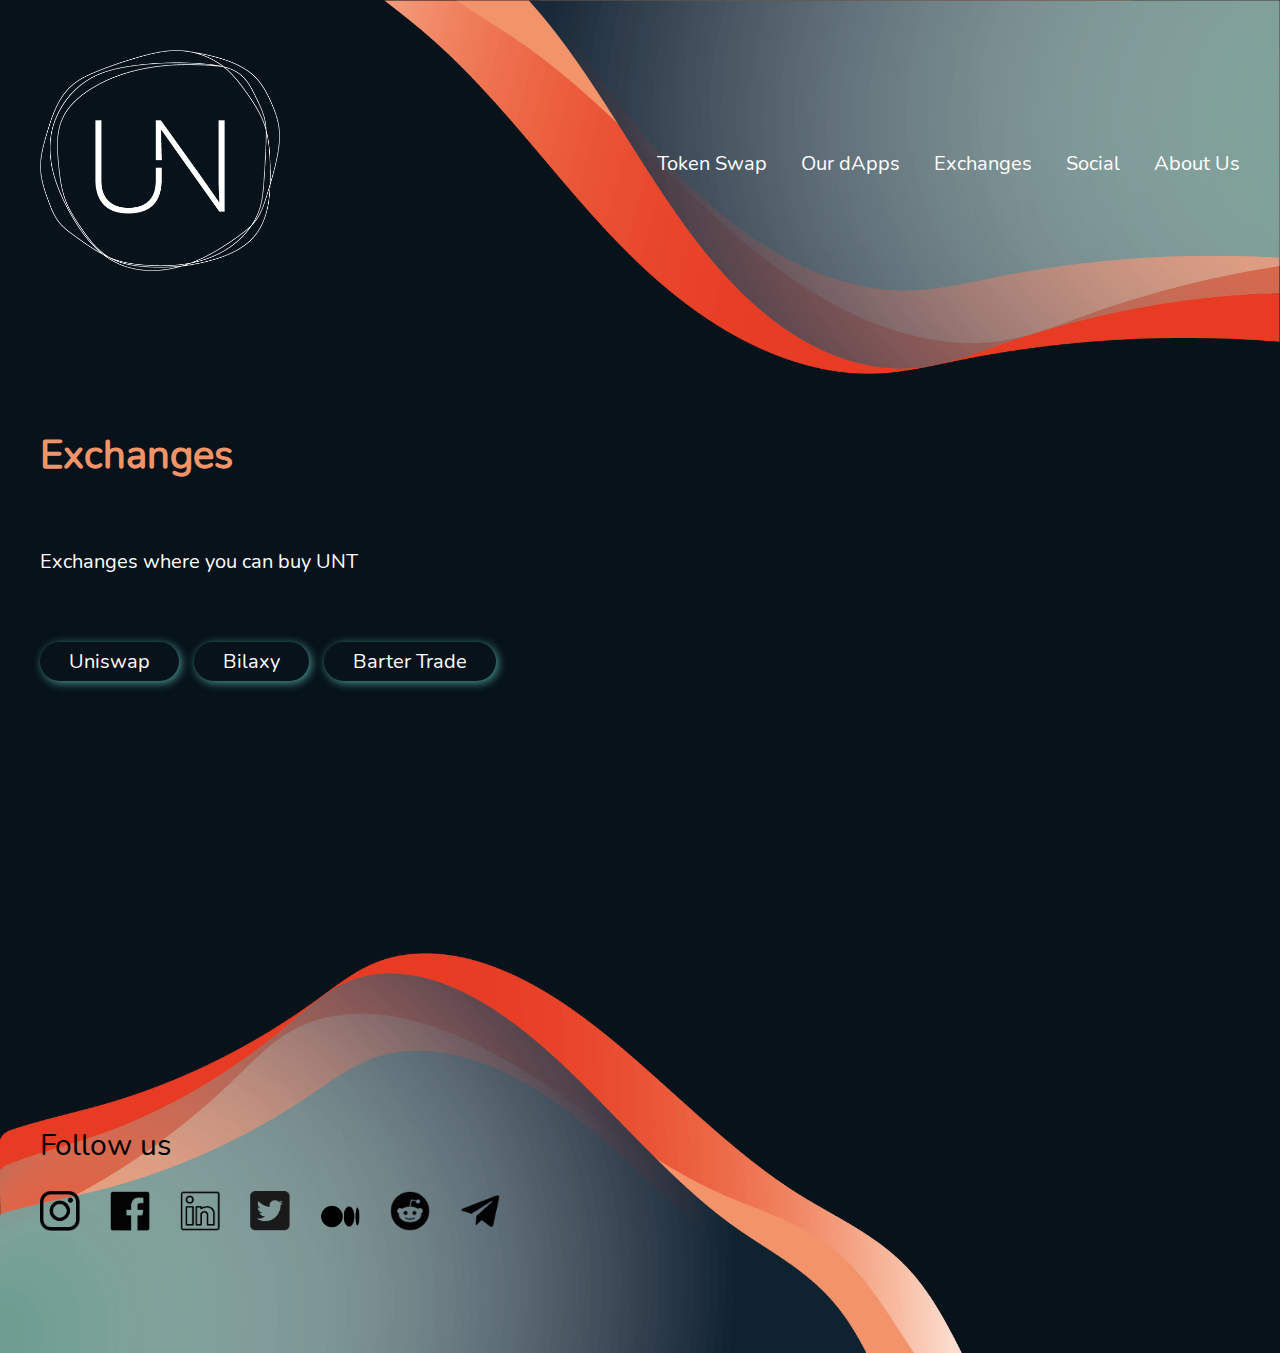
==== commit fecfdf43: "Fix Social link on Exchange page" ====
--- a/exchanges.html
+++ b/exchanges.html
@@ -44,7 +44,7 @@
                     <a href="exchanges.html">Exchanges</a>
                 </li>
                 <li>
-                    <a href="#social">Social</a>
+                    <a href="social.html">Social</a>
                 </li>
                 <li>
                     <a href="">About Us</a>
--- a/assets/css/style.min.css
+++ b/assets/css/style.min.css
@@ -1,3 +1,3 @@
-.hide{display:none}.dis-f{display:flex}.flex-dir-row{flex-direction:row}.flex-dir-col{flex-direction:column}.mt-0{margin-top:0}.mb-0{margin-bottom:0}.ml-0{margin-left:0}.mr-0{margin-right:0}.mt-small{margin-top:15px}.ml-small{margin-left:15px}.mr-small{margin-right:15px}.mb-small{margin-bottom:15px}.mt-norm{margin-top:60px}.ml-norm{margin-left:60px}.mr-norm{margin-right:60px}.mb-norm{margin-bottom:60px}.mt-xlarge{margin-bottom:200px}.mb-xlarge{margin-bottom:200px}.w-per-100{width:100%}@media(min-width: 420){.hide-xs{display:none}.dis-f-xs{display:flex}.flex-dir-row-xs{flex-direction:row}.flex-dir-col-xs{flex-direction:column}.mt-0-xs{margin-top:0}.mb-0-xs{margin-bottom:0}.ml-0-xs{margin-left:0}.mr-0-xs{margin-right:0}.mt-small-xs{margin-top:15px}.ml-small-xs{margin-left:15px}.mr-small-xs{margin-right:15px}.mb-small-xs{margin-bottom:15px}.mt-norm-xs{margin-top:60px}.ml-norm-xs{margin-left:60px}.mr-norm-xs{margin-right:60px}.mb-norm-xs{margin-bottom:60px}.mt-xlarge-xs{margin-bottom:200px}.mb-xlarge-xs{margin-bottom:200px}.w-per-100-xs{width:100%}}@media(min-width: 590px){.hide-sm{display:none}.dis-f-sm{display:flex}.flex-dir-row-sm{flex-direction:row}.flex-dir-col-sm{flex-direction:column}.mt-0-sm{margin-top:0}.mb-0-sm{margin-bottom:0}.ml-0-sm{margin-left:0}.mr-0-sm{margin-right:0}.mt-small-sm{margin-top:15px}.ml-small-sm{margin-left:15px}.mr-small-sm{margin-right:15px}.mb-small-sm{margin-bottom:15px}.mt-norm-sm{margin-top:60px}.ml-norm-sm{margin-left:60px}.mr-norm-sm{margin-right:60px}.mb-norm-sm{margin-bottom:60px}.mt-xlarge-sm{margin-bottom:200px}.mb-xlarge-sm{margin-bottom:200px}.w-per-100-sm{width:100%}}@media(min-width: 769px){.hide-md{display:none}.dis-f-md{display:flex}.flex-dir-row-md{flex-direction:row}.flex-dir-col-md{flex-direction:column}.mt-0-md{margin-top:0}.mb-0-md{margin-bottom:0}.ml-0-md{margin-left:0}.mr-0-md{margin-right:0}.mt-small-md{margin-top:15px}.ml-small-md{margin-left:15px}.mr-small-md{margin-right:15px}.mb-small-md{margin-bottom:15px}.mt-norm-md{margin-top:60px}.ml-norm-md{margin-left:60px}.mr-norm-md{margin-right:60px}.mb-norm-md{margin-bottom:60px}.mt-xlarge-md{margin-bottom:200px}.mb-xlarge-md{margin-bottom:200px}.w-per-100-md{width:100%}}@media(min-width: 1024px){.hide-lg{display:none}.dis-f-lg{display:flex}.flex-dir-row-lg{flex-direction:row}.flex-dir-col-lg{flex-direction:column}.mt-0-lg{margin-top:0}.mb-0-lg{margin-bottom:0}.ml-0-lg{margin-left:0}.mr-0-lg{margin-right:0}.mt-small-lg{margin-top:15px}.ml-small-lg{margin-left:15px}.mr-small-lg{margin-right:15px}.mb-small-lg{margin-bottom:15px}.mt-norm-lg{margin-top:60px}.ml-norm-lg{margin-left:60px}.mr-norm-lg{margin-right:60px}.mb-norm-lg{margin-bottom:60px}.mt-xlarge-lg{margin-bottom:200px}.mb-xlarge-lg{margin-bottom:200px}.w-per-100-lg{width:100%}}@media(min-width: 1440px){.hide-xl{display:none}.dis-f-xl{display:flex}.flex-dir-row-xl{flex-direction:row}.flex-dir-col-xl{flex-direction:column}.mt-0-xl{margin-top:0}.mb-0-xl{margin-bottom:0}.ml-0-xl{margin-left:0}.mr-0-xl{margin-right:0}.mt-small-xl{margin-top:15px}.ml-small-xl{margin-left:15px}.mr-small-xl{margin-right:15px}.mb-small-xl{margin-bottom:15px}.mt-norm-xl{margin-top:60px}.ml-norm-xl{margin-left:60px}.mr-norm-xl{margin-right:60px}.mb-norm-xl{margin-bottom:60px}.mt-xlarge-xl{margin-bottom:200px}.mb-xlarge-xl{margin-bottom:200px}.w-per-100-xl{width:100%}}@media(min-width: 1920px){.hide-xxl{display:none}.dis-f-xxl{display:flex}.flex-dir-row-xxl{flex-direction:row}.flex-dir-col-xxl{flex-direction:column}.mt-0-xxl{margin-top:0}.mb-0-xxl{margin-bottom:0}.ml-0-xxl{margin-left:0}.mr-0-xxl{margin-right:0}.mt-small-xxl{margin-top:15px}.ml-small-xxl{margin-left:15px}.mr-small-xxl{margin-right:15px}.mb-small-xxl{margin-bottom:15px}.mt-norm-xxl{margin-top:60px}.ml-norm-xxl{margin-left:60px}.mr-norm-xxl{margin-right:60px}.mb-norm-xxl{margin-bottom:60px}.mt-xlarge-xxl{margin-bottom:200px}.mb-xlarge-xxl{margin-bottom:200px}.w-per-100-xxl{width:100%}}@font-face{font-family:"Nunito Bold";src:url("../font/Nunito-Bold.woff2") format("woff2");src:url("../fonts/Nunito-Bold.woff") format("woff");font-weight:700;font-style:normal;font-display:block}@font-face{font-family:"Nunito";src:url("../font/Nunito-BoldItalic.woff2") format("woff2");src:url("../fonts/Nunito-BoldItalic.woff") format("woff");font-weight:700;font-style:italic;font-display:block}@font-face{font-family:"Nunito";src:url("../font/Nunito-Regular.woff2") format("woff2");src:url("../font/Nunito-Regular.woff") format("woff");font-weight:normal;font-style:normal;font-display:block}@font-face{font-family:"Nunito";src:url("../font/Nunito-Italic.woff2") format("woff2");src:url("../font/Nunito-Italic.woff") format("woff");font-weight:normal;font-style:italic;font-display:block}*{padding:0;margin:0;box-sizing:border-box;font-family:"Nunito";color:#fff}html{font-size:14px}@media(min-width: 768px){html{font-size:20px}}body{background:#07121a}body.blockScroll{overflow:hidden}.container{max-width:1280px;margin-left:auto;margin-right:auto;padding-left:15px;padding-right:15px;height:100%;flex:1 1 100%;width:100%}@media(min-width: 768px){.container{padding-left:40px;padding-right:40px}}main{flex:1 1 100%}.dis-f{display:flex}.dis-b{display:block}.a-c{align-items:center}.a-t{align-items:flex-start}.jc-b{justify-content:space-between}.jc-sa{justify-content:space-around}.flex-wrap{flex-wrap:wrap}img{max-width:100%;height:auto}h1{color:#f39369;font-size:2rem;margin-bottom:60px}h1.altCol{color:#4b9791}h3{color:#f39369;font-size:2rem;margin-bottom:40px}h3.altCol{color:#4b9791}h4{font-weight:400;color:#f39369;font-size:1.5rem}h4.altCol{color:#4b9791}h5{font-weight:400;color:#f39369;font-size:1rem}h6{font-weight:400;font-size:1rem}p{line-height:2;font-size:1rem;margin-bottom:20px}p:last-child{margin-bottom:0}p.altCol{color:#4b9791}p.txtSmall{font-size:.8rem;line-height:1.2}hr{box-shadow:#4b9791 0px 3px 6px;height:2px;border-radius:2px;width:100%;max-width:185px;background-color:#fff;border:none}.fs-i{font-style:italic}button,.btnStyle{margin-top:2rem;background:transparent;box-shadow:#4b9791 2px 2px 10px;border-radius:48px;padding:6px 29px;color:#fff;border:none;text-decoration:none;font-size:1rem;display:block;width:-webkit-fit-content;width:-moz-fit-content;width:fit-content}button.altShadow,.btnStyle.altShadow{box-shadow:#f39369 2px 2px 10px}.brdRadius{border-radius:25px}.bgBlue{background:#0f212e;padding:58px 34px}.customNumList{padding:0;margin:0;counter-reset:custom-counter}.customNumList li{list-style:none;counter-increment:custom-counter;margin-bottom:15px;display:flex;font-size:.8rem}.customNumList li:before{content:counter(custom-counter);flex:0 0 34px;height:34px;display:inline-flex;justify-content:center;align-items:center;background:#07121a;box-shadow:#fff 2px 2px 8px;border-radius:50%;margin-right:25px;font-size:.8rem;line-height:1.2}header{padding-top:25px;height:20%;margin-bottom:15%}header .mainmenu{display:none}header .mainmenu>ul>li a{color:#fff;font-size:1rem;text-decoration:none}header #mobileMenu{width:40px;height:30px;position:relative;transform:rotate(0deg);transition:.5s ease-in-out;cursor:pointer;z-index:10}header #mobileMenu span{display:block;position:absolute;height:5px;width:100%;background:#fff;border-radius:9px;opacity:1;left:0;transform:rotate(0deg);transition:.25s ease-in-out}header #mobileMenu span:nth-child(1){top:0px;transform-origin:left center}header #mobileMenu span:nth-child(2){top:10px;transform-origin:left center}header #mobileMenu span:nth-child(3){top:20px;transform-origin:left center}header .open .mainmenu{display:block;position:fixed;top:0;left:0;width:100%;height:100%;background:#07121a;padding:70px 25px 25px;overflow:auto}header .open .mainmenu>ul>li{position:relative;margin-top:18px;list-style:none}header .open .mainmenu>ul>li .submenu{padding-left:25px}header .open .mainmenu>ul>li .submenu li{list-style:none;margin-top:18px}header .open #mobileMenu span:nth-child(1){transform:rotate(45deg);top:-3px;left:8px}header .open #mobileMenu span:nth-child(2){width:0%;opacity:0}header .open #mobileMenu span:nth-child(3){transform:rotate(-45deg);top:26px;left:8px}#header_logo{max-width:288px;height:auto;width:20%;display:block}@media(min-width: 768px){header{margin-bottom:150px;padding-top:50px}}@media(min-width: 1024px){header #mobileMenu{display:none}header .mainmenu{display:block}header .mainmenu>ul{display:flex}header .mainmenu>ul>li{margin-right:34px;margin-top:0;list-style:none}header .mainmenu>ul>li:last-child{margin-right:0}header .mainmenu>ul>li .submenu{display:none;position:absolute;padding-left:0}header .mainmenu>ul>li .submenu li{list-style:none;margin-top:18px;white-space:nowrap}header .mainmenu>ul>li:hover .submenu{display:block}}@media(min-width: 1440px){header{margin-bottom:20%}}footer{padding-bottom:50px;margin-top:400px}footer h6{color:#000;font-size:30px;margin-bottom:25px}footer .socailNav li{display:inline-block;width:30px;margin-right:15px;margin-bottom:15px}footer .socailNav li:last-child{margin-right:0}@media(min-width: 768px){footer .socailNav li{width:40px;margin-right:25px}}@media(min-width: 1280px){footer{margin-top:30%;padding-bottom:100px}}.accordion_menu li{list-style:none;margin-bottom:30px;cursor:pointer}.accordion_menu li h6{display:flex;justify-content:space-between;align-items:center;color:#ecccb8;font-size:1.5rem}.accordion_menu li h6:after{content:"+";font-size:1.5rem;margin-left:50px;color:#f39369;width:20px;display:block}.accordion_menu li p{max-height:0;overflow:hidden;transition:all .4s;line-height:1.2}.accordion_menu li.active h6:after{content:"-"}.accordion_menu li.active p{margin-top:1rem;max-height:300px}form input[type=text],form input[type=email],form input[type=password],form input[type=tel],form textarea{background:transparent;border:2px solid #274358;border-radius:48px;color:#fff;padding:10px;width:100%;display:block}form input[type=text]::-moz-placeholder, form input[type=email]::-moz-placeholder, form input[type=password]::-moz-placeholder, form input[type=tel]::-moz-placeholder, form textarea::-moz-placeholder{color:#fff}form input[type=text]:-ms-input-placeholder, form input[type=email]:-ms-input-placeholder, form input[type=password]:-ms-input-placeholder, form input[type=tel]:-ms-input-placeholder, form textarea:-ms-input-placeholder{color:#fff}form input[type=text]::placeholder,form input[type=email]::placeholder,form input[type=password]::placeholder,form input[type=tel]::placeholder,form textarea::placeholder{color:#fff}form#transferData{align-items:center;margin-top:60px}form#transferData button{font-size:.8rem;white-space:nowrap;margin-top:25px;margin-left:auto;margin-right:auto;display:block;width:100%}@media(min-width: 768px){form#transferData{display:flex;align-items:center;margin-top:60px}form#transferData button{margin-left:15px;font-size:.8rem;white-space:nowrap;margin-top:0;width:-webkit-fit-content;width:-moz-fit-content;width:fit-content;background:#274358;box-shadow:#000 2px 2px 10px;padding-top:10px;padding-bottom:10px}}.team_member{margin-bottom:200px}.team_member img{max-width:177px;border-radius:20px;margin-right:60px}.team_member h5{margin-bottom:25px}.team_member h6{color:#ecccb8}.team_member p{margin-top:25px;color:#ecccb8;font-size:.8rem;line-height:1.2}.page{background-image:url(../images/Header.png),url(../images/Footer.png);background-position:top right,bottom left;background-size:70% auto,contain;background-repeat:no-repeat;min-height:100vh;display:flex;flex-direction:column;justify-content:space-between}.page.noHeader{background-image:url(../images/Footer.png);background-position:bottom left;background-size:auto 400px}@media(min-width: 768px){.page.noHeader{background-size:auto 400px}}@media(min-width: 1280px){.page.noHeader{background-size:80% auto}}.page.rightBg{background-image:url(../images/Header.png),url(../images/Left_Element.png),url(../images/Footer.png);background-position:top right,top 60% right,bottom left;background-size:auto 140px,10% auto,auto 400px}@media(min-width: 768px){.page.rightBg{background-size:70% auto,10% auto,auto 400px}}@media(min-width: 1280px){.page.rightBg{background-size:70% auto,150px auto,80% auto}}.page.rightBg main{padding-right:10%}.page.rightBg.noHeader{background-image:url(../images/Left_Element.png),url(../images/Footer.png);background-position:top 60% right,bottom left;background-size:10% auto,auto 400px}@media(min-width: 768px){.page.rightBg.noHeader{background-size:10% auto,auto 400px}}@media(min-width: 1280px){.page.rightBg.noHeader{background-size:150px auto,80% auto}}.page.rightBg.noHeader main{padding-right:10%}.page.leftBg{background-image:url(../images/Header.png),url(../images/Right_Element.png),url(../images/Footer.png);background-position:top right,top 40% left,bottom left;background-size:auto 140px,10% auto,auto 400px}@media(min-width: 768px){.page.leftBg{background-size:70% auto,10% auto,auto 400px}}@media(min-width: 1280px){.page.leftBg{background-size:70% auto,120px auto,80% auto}}.page.leftBg main{padding-left:10%}.page.rightLeftBg{background-image:url(../images/Header.png),url(../images/Right_Element.png),url(../images/Left_Element.png),url(../images/Footer.png);background-position:top right,top 30% left,top 60% right,bottom left;background-size:auto 140px,10% auto,10% auto,auto 400px}@media(min-width: 768px){.page.rightLeftBg{background-size:70% auto,10% auto,10% auto,auto 400px}}@media(min-width: 1280px){.page.rightLeftBg{background-size:70% auto,120px auto,150px auto,80% auto}}.page.rightLeftBg main{padding-left:10%;padding-right:10%}.block-left{max-width:780px;width:100%}.block-center{max-width:840px;margin-left:auto;margin-right:auto;width:100%}.block-right{max-width:780px;margin-left:auto;width:100%}
+.hide{display:none}.dis-f{display:flex}.flex-dir-row{flex-direction:row}.flex-dir-col{flex-direction:column}.mt-0{margin-top:0}.mb-0{margin-bottom:0}.ml-0{margin-left:0}.mr-0{margin-right:0}.mt-small{margin-top:15px}.ml-small{margin-left:15px}.mr-small{margin-right:15px}.mb-small{margin-bottom:15px}.mt-norm{margin-top:60px}.ml-norm{margin-left:60px}.mr-norm{margin-right:60px}.mb-norm{margin-bottom:60px}.mt-xlarge{margin-top:200px}.mb-xlarge{margin-bottom:200px}.w-per-100{width:100%}@media(min-width: 420){.hide-xs{display:none}.dis-f-xs{display:flex}.flex-dir-row-xs{flex-direction:row}.flex-dir-col-xs{flex-direction:column}.mt-0-xs{margin-top:0}.mb-0-xs{margin-bottom:0}.ml-0-xs{margin-left:0}.mr-0-xs{margin-right:0}.mt-small-xs{margin-top:15px}.ml-small-xs{margin-left:15px}.mr-small-xs{margin-right:15px}.mb-small-xs{margin-bottom:15px}.mt-norm-xs{margin-top:60px}.ml-norm-xs{margin-left:60px}.mr-norm-xs{margin-right:60px}.mb-norm-xs{margin-bottom:60px}.mt-xlarge-xs{margin-top:200px}.mb-xlarge-xs{margin-bottom:200px}.w-per-100-xs{width:100%}}@media(min-width: 590px){.hide-sm{display:none}.dis-f-sm{display:flex}.flex-dir-row-sm{flex-direction:row}.flex-dir-col-sm{flex-direction:column}.mt-0-sm{margin-top:0}.mb-0-sm{margin-bottom:0}.ml-0-sm{margin-left:0}.mr-0-sm{margin-right:0}.mt-small-sm{margin-top:15px}.ml-small-sm{margin-left:15px}.mr-small-sm{margin-right:15px}.mb-small-sm{margin-bottom:15px}.mt-norm-sm{margin-top:60px}.ml-norm-sm{margin-left:60px}.mr-norm-sm{margin-right:60px}.mb-norm-sm{margin-bottom:60px}.mt-xlarge-sm{margin-top:200px}.mb-xlarge-sm{margin-bottom:200px}.w-per-100-sm{width:100%}}@media(min-width: 769px){.hide-md{display:none}.dis-f-md{display:flex}.flex-dir-row-md{flex-direction:row}.flex-dir-col-md{flex-direction:column}.mt-0-md{margin-top:0}.mb-0-md{margin-bottom:0}.ml-0-md{margin-left:0}.mr-0-md{margin-right:0}.mt-small-md{margin-top:15px}.ml-small-md{margin-left:15px}.mr-small-md{margin-right:15px}.mb-small-md{margin-bottom:15px}.mt-norm-md{margin-top:60px}.ml-norm-md{margin-left:60px}.mr-norm-md{margin-right:60px}.mb-norm-md{margin-bottom:60px}.mt-xlarge-md{margin-top:200px}.mb-xlarge-md{margin-bottom:200px}.w-per-100-md{width:100%}}@media(min-width: 1024px){.hide-lg{display:none}.dis-f-lg{display:flex}.flex-dir-row-lg{flex-direction:row}.flex-dir-col-lg{flex-direction:column}.mt-0-lg{margin-top:0}.mb-0-lg{margin-bottom:0}.ml-0-lg{margin-left:0}.mr-0-lg{margin-right:0}.mt-small-lg{margin-top:15px}.ml-small-lg{margin-left:15px}.mr-small-lg{margin-right:15px}.mb-small-lg{margin-bottom:15px}.mt-norm-lg{margin-top:60px}.ml-norm-lg{margin-left:60px}.mr-norm-lg{margin-right:60px}.mb-norm-lg{margin-bottom:60px}.mt-xlarge-lg{margin-top:200px}.mb-xlarge-lg{margin-bottom:200px}.w-per-100-lg{width:100%}}@media(min-width: 1440px){.hide-xl{display:none}.dis-f-xl{display:flex}.flex-dir-row-xl{flex-direction:row}.flex-dir-col-xl{flex-direction:column}.mt-0-xl{margin-top:0}.mb-0-xl{margin-bottom:0}.ml-0-xl{margin-left:0}.mr-0-xl{margin-right:0}.mt-small-xl{margin-top:15px}.ml-small-xl{margin-left:15px}.mr-small-xl{margin-right:15px}.mb-small-xl{margin-bottom:15px}.mt-norm-xl{margin-top:60px}.ml-norm-xl{margin-left:60px}.mr-norm-xl{margin-right:60px}.mb-norm-xl{margin-bottom:60px}.mt-xlarge-xl{margin-top:200px}.mb-xlarge-xl{margin-bottom:200px}.w-per-100-xl{width:100%}}@media(min-width: 1920px){.hide-xxl{display:none}.dis-f-xxl{display:flex}.flex-dir-row-xxl{flex-direction:row}.flex-dir-col-xxl{flex-direction:column}.mt-0-xxl{margin-top:0}.mb-0-xxl{margin-bottom:0}.ml-0-xxl{margin-left:0}.mr-0-xxl{margin-right:0}.mt-small-xxl{margin-top:15px}.ml-small-xxl{margin-left:15px}.mr-small-xxl{margin-right:15px}.mb-small-xxl{margin-bottom:15px}.mt-norm-xxl{margin-top:60px}.ml-norm-xxl{margin-left:60px}.mr-norm-xxl{margin-right:60px}.mb-norm-xxl{margin-bottom:60px}.mt-xlarge-xxl{margin-top:200px}.mb-xlarge-xxl{margin-bottom:200px}.w-per-100-xxl{width:100%}}@font-face{font-family:"Nunito Bold";src:url("../font/Nunito-Bold.woff2") format("woff2");src:url("../fonts/Nunito-Bold.woff") format("woff");font-weight:700;font-style:normal;font-display:block}@font-face{font-family:"Nunito";src:url("../font/Nunito-BoldItalic.woff2") format("woff2");src:url("../fonts/Nunito-BoldItalic.woff") format("woff");font-weight:700;font-style:italic;font-display:block}@font-face{font-family:"Nunito";src:url("../font/Nunito-Regular.woff2") format("woff2");src:url("../font/Nunito-Regular.woff") format("woff");font-weight:normal;font-style:normal;font-display:block}@font-face{font-family:"Nunito";src:url("../font/Nunito-Italic.woff2") format("woff2");src:url("../font/Nunito-Italic.woff") format("woff");font-weight:normal;font-style:italic;font-display:block}*{padding:0;margin:0;box-sizing:border-box;font-family:"Nunito";color:#fff}html{font-size:14px}@media(min-width: 768px){html{font-size:20px}}body{background:#07121a}body.blockScroll{overflow:hidden}.container{max-width:1280px;margin-left:auto;margin-right:auto;padding-left:15px;padding-right:15px;height:100%;flex:1 1 100%;width:100%}@media(min-width: 768px){.container{padding-left:40px;padding-right:40px}}main{flex:1 1 100%}.dis-f{display:flex}.dis-b{display:block}.a-c{align-items:center}.a-t{align-items:flex-start}.jc-b{justify-content:space-between}.jc-sa{justify-content:space-around}.flex-wrap{flex-wrap:wrap}img{max-width:100%;height:auto}h1{color:#f39369;font-size:2rem;margin-bottom:60px}h1.altCol{color:#4b9791}h3{color:#f39369;font-size:2rem;margin-bottom:40px}h3.altCol{color:#4b9791}h4{font-weight:400;color:#f39369;font-size:1.5rem}h4.altCol{color:#4b9791}h5{font-weight:400;color:#f39369;font-size:1rem}h6{font-weight:400;font-size:1rem}p{line-height:2;font-size:1rem;margin-bottom:20px}p:last-child{margin-bottom:0}p.altCol{color:#4b9791}p.txtSmall{font-size:.8rem;line-height:1.2}hr{box-shadow:#4b9791 0px 3px 6px;height:2px;border-radius:2px;width:100%;max-width:185px;background-color:#fff;border:none}.fs-i{font-style:italic}button,.btnStyle{margin-top:2rem;background:transparent;box-shadow:#4b9791 2px 2px 10px;border-radius:48px;padding:6px 29px;color:#fff;border:none;text-decoration:none;font-size:1rem;display:block;width:-webkit-fit-content;width:-moz-fit-content;width:fit-content}button.altShadow,.btnStyle.altShadow{box-shadow:#f39369 2px 2px 10px}.brdRadius{border-radius:25px}.bgBlue{background:#0f212e;padding:58px 34px}.customNumList{padding:0;margin:0;counter-reset:custom-counter}.customNumList li{list-style:none;counter-increment:custom-counter;margin-bottom:15px;display:flex;font-size:.8rem}.customNumList li:before{content:counter(custom-counter);flex:0 0 34px;height:34px;display:inline-flex;justify-content:center;align-items:center;background:#07121a;box-shadow:#fff 2px 2px 8px;border-radius:50%;margin-right:25px;font-size:.8rem;line-height:1.2}header{padding-top:25px;height:20%;margin-bottom:15%}header .mainmenu{display:none}header .mainmenu>ul>li a{color:#fff;font-size:1rem;text-decoration:none}header #mobileMenu{width:40px;height:30px;position:relative;transform:rotate(0deg);transition:.5s ease-in-out;cursor:pointer;z-index:10}header #mobileMenu span{display:block;position:absolute;height:5px;width:100%;background:#fff;border-radius:9px;opacity:1;left:0;transform:rotate(0deg);transition:.25s ease-in-out}header #mobileMenu span:nth-child(1){top:0px;transform-origin:left center}header #mobileMenu span:nth-child(2){top:10px;transform-origin:left center}header #mobileMenu span:nth-child(3){top:20px;transform-origin:left center}header .open .mainmenu{display:block;position:fixed;top:0;left:0;width:100%;height:100%;background:#07121a;padding:70px 25px 25px;overflow:auto}header .open .mainmenu>ul>li{position:relative;margin-top:18px;list-style:none}header .open .mainmenu>ul>li .submenu{padding-left:25px}header .open .mainmenu>ul>li .submenu li{list-style:none;margin-top:18px}header .open #mobileMenu span:nth-child(1){transform:rotate(45deg);top:-3px;left:8px}header .open #mobileMenu span:nth-child(2){width:0%;opacity:0}header .open #mobileMenu span:nth-child(3){transform:rotate(-45deg);top:26px;left:8px}#header_logo{max-width:288px;height:auto;width:20%;display:block}@media(min-width: 768px){header{margin-bottom:150px;padding-top:50px}}@media(min-width: 1024px){header #mobileMenu{display:none}header .mainmenu{display:block}header .mainmenu>ul{display:flex}header .mainmenu>ul>li{margin-right:34px;margin-top:0;list-style:none}header .mainmenu>ul>li:last-child{margin-right:0}header .mainmenu>ul>li .submenu{display:none;position:absolute;padding-left:0}header .mainmenu>ul>li .submenu li{list-style:none;margin-top:18px;white-space:nowrap}header .mainmenu>ul>li:hover .submenu{display:block}}@media(min-width: 1440px){header{margin-bottom:20%}}footer{padding-bottom:50px;margin-top:400px}footer h6{color:#000;font-size:30px;margin-bottom:25px}@media(min-width: 1280px){footer{margin-top:30%;padding-bottom:100px}}.socailNav li{display:inline-block;width:30px;margin-right:15px;margin-bottom:15px}.socailNav li:last-child{margin-right:0}.socailNav.invertColor img{filter:invert(100%)}@media(min-width: 768px){.socailNav li{width:40px;margin-right:25px}}.accordion_menu li{list-style:none;margin-bottom:30px;cursor:pointer}.accordion_menu li h6{display:flex;justify-content:space-between;align-items:center;color:#ecccb8;font-size:1.5rem}.accordion_menu li h6:after{content:"+";font-size:1.5rem;margin-left:50px;color:#f39369;width:20px;display:block}.accordion_menu li p{max-height:0;overflow:hidden;transition:all .4s;line-height:1.2}.accordion_menu li.active h6:after{content:"-"}.accordion_menu li.active p{margin-top:1rem;max-height:300px}form input[type=text],form input[type=email],form input[type=password],form input[type=tel],form textarea{background:transparent;border:2px solid #274358;border-radius:48px;color:#fff;padding:10px;width:100%;display:block}form input[type=text]::-moz-placeholder, form input[type=email]::-moz-placeholder, form input[type=password]::-moz-placeholder, form input[type=tel]::-moz-placeholder, form textarea::-moz-placeholder{color:#fff}form input[type=text]:-ms-input-placeholder, form input[type=email]:-ms-input-placeholder, form input[type=password]:-ms-input-placeholder, form input[type=tel]:-ms-input-placeholder, form textarea:-ms-input-placeholder{color:#fff}form input[type=text]::placeholder,form input[type=email]::placeholder,form input[type=password]::placeholder,form input[type=tel]::placeholder,form textarea::placeholder{color:#fff}form#transferData{align-items:center;margin-top:60px}form#transferData button{font-size:.8rem;white-space:nowrap;margin-top:25px;margin-left:auto;margin-right:auto;display:block;width:100%}@media(min-width: 768px){form#transferData{display:flex;align-items:center;margin-top:60px}form#transferData button{margin-left:15px;font-size:.8rem;white-space:nowrap;margin-top:0;width:-webkit-fit-content;width:-moz-fit-content;width:fit-content;background:#274358;box-shadow:#000 2px 2px 10px;padding-top:10px;padding-bottom:10px}}.team_member{margin-bottom:200px}.team_member img{max-width:177px;border-radius:20px;margin-right:60px}.team_member h5{margin-bottom:25px}.team_member h6{color:#ecccb8}.team_member p{margin-top:25px;color:#ecccb8;font-size:.8rem;line-height:1.2}.page{background-image:url(../images/Header.png),url(../images/Footer.png);background-position:top right,bottom left;background-size:70% auto,auto 400px;background-repeat:no-repeat;min-height:100vh;display:flex;flex-direction:column;justify-content:space-between}.page.noHeader{background-image:url(../images/Footer.png);background-position:bottom left;background-size:auto 400px}@media(min-width: 768px){.page.noHeader{background-size:auto 400px}}@media(min-width: 1280px){.page.noHeader{background-size:80% auto}}.page.rightBg{background-image:url(../images/Header.png),url(../images/Left_Element.png),url(../images/Footer.png);background-position:top right,top 60% right,bottom left;background-size:auto 140px,10% auto,auto 400px}@media(min-width: 768px){.page.rightBg{background-size:70% auto,10% auto,auto 400px}}@media(min-width: 1280px){.page.rightBg{background-size:70% auto,150px auto,80% auto}}.page.rightBg main{padding-right:10%}.page.rightBg.noHeader{background-image:url(../images/Left_Element.png),url(../images/Footer.png);background-position:top 60% right,bottom left;background-size:10% auto,auto 400px}@media(min-width: 768px){.page.rightBg.noHeader{background-size:10% auto,auto 400px}}@media(min-width: 1280px){.page.rightBg.noHeader{background-size:150px auto,80% auto}}.page.rightBg.noHeader main{padding-right:10%}.page.leftBg{background-image:url(../images/Header.png),url(../images/Right_Element.png),url(../images/Footer.png);background-position:top right,top 40% left,bottom left;background-size:auto 140px,10% auto,auto 400px}@media(min-width: 768px){.page.leftBg{background-size:70% auto,10% auto,auto 400px}}@media(min-width: 1280px){.page.leftBg{background-size:70% auto,120px auto,80% auto}}.page.leftBg main{padding-left:10%}.page.rightLeftBg{background-image:url(../images/Header.png),url(../images/Right_Element.png),url(../images/Left_Element.png),url(../images/Footer.png);background-position:top right,top 30% left,top 60% right,bottom left;background-size:auto 140px,10% auto,10% auto,auto 400px}@media(min-width: 768px){.page.rightLeftBg{background-size:70% auto,10% auto,10% auto,auto 400px}}@media(min-width: 1280px){.page.rightLeftBg{background-size:70% auto,120px auto,150px auto,80% auto}}.page.rightLeftBg main{padding-left:10%;padding-right:10%}.block-left{max-width:780px;width:100%}.block-center{max-width:840px;margin-left:auto;margin-right:auto;width:100%}.block-right{max-width:780px;margin-left:auto;width:100%}
 
-/*# sourceMappingURL=[data-uri] */+/*# sourceMappingURL=[data-uri] */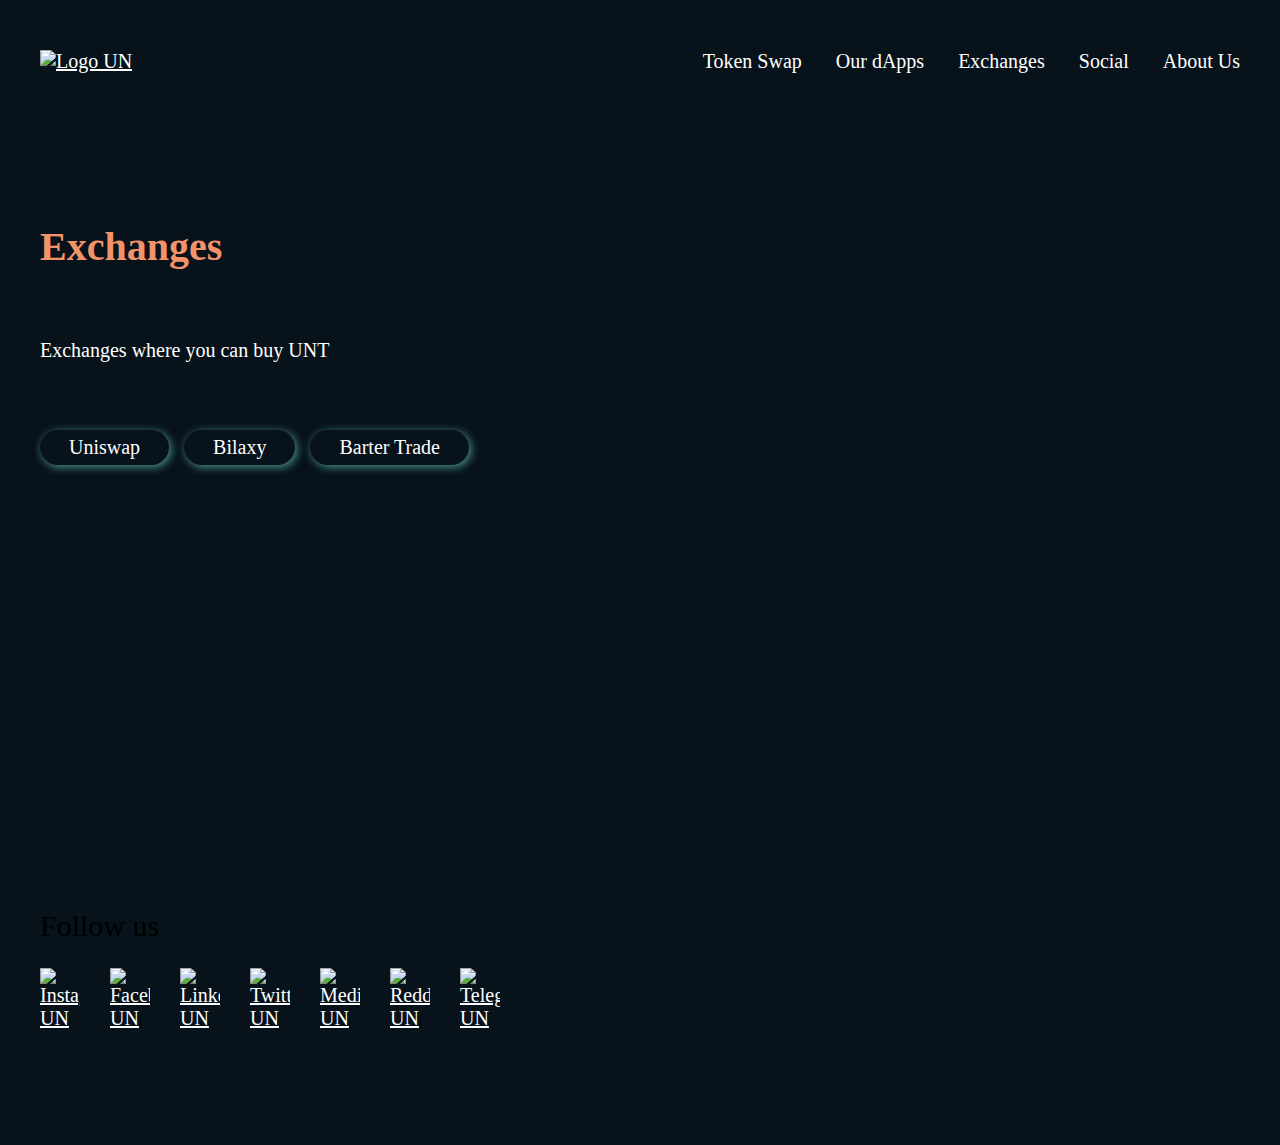
==== commit 206b357f: "added roadmap to menu" ====
--- a/exchanges.html
+++ b/exchanges.html
@@ -57,6 +57,9 @@
                         </li>
                         <li>
                             <a href="whitepaper.html">Whitepaper</a>
+                        </li>
+                        <li>
+                            <a href="roadmap.html">Roadmap</a>
                         </li>
                     </ul>
                 </li>
--- a/assets/css/style.min.css
+++ b/assets/css/style.min.css
@@ -1,3 +1,3 @@
-.hide{display:none}.dis-f{display:flex}.flex-dir-row{flex-direction:row}.flex-dir-col{flex-direction:column}.mt-0{margin-top:0}.mb-0{margin-bottom:0}.ml-0{margin-left:0}.mr-0{margin-right:0}.mt-small{margin-top:15px}.ml-small{margin-left:15px}.mr-small{margin-right:15px}.mb-small{margin-bottom:15px}.mt-norm{margin-top:60px}.ml-norm{margin-left:60px}.mr-norm{margin-right:60px}.mb-norm{margin-bottom:60px}.mt-xlarge{margin-top:200px}.mb-xlarge{margin-bottom:200px}.w-per-100{width:100%}@media(min-width: 420){.hide-xs{display:none}.dis-f-xs{display:flex}.flex-dir-row-xs{flex-direction:row}.flex-dir-col-xs{flex-direction:column}.mt-0-xs{margin-top:0}.mb-0-xs{margin-bottom:0}.ml-0-xs{margin-left:0}.mr-0-xs{margin-right:0}.mt-small-xs{margin-top:15px}.ml-small-xs{margin-left:15px}.mr-small-xs{margin-right:15px}.mb-small-xs{margin-bottom:15px}.mt-norm-xs{margin-top:60px}.ml-norm-xs{margin-left:60px}.mr-norm-xs{margin-right:60px}.mb-norm-xs{margin-bottom:60px}.mt-xlarge-xs{margin-top:200px}.mb-xlarge-xs{margin-bottom:200px}.w-per-100-xs{width:100%}}@media(min-width: 590px){.hide-sm{display:none}.dis-f-sm{display:flex}.flex-dir-row-sm{flex-direction:row}.flex-dir-col-sm{flex-direction:column}.mt-0-sm{margin-top:0}.mb-0-sm{margin-bottom:0}.ml-0-sm{margin-left:0}.mr-0-sm{margin-right:0}.mt-small-sm{margin-top:15px}.ml-small-sm{margin-left:15px}.mr-small-sm{margin-right:15px}.mb-small-sm{margin-bottom:15px}.mt-norm-sm{margin-top:60px}.ml-norm-sm{margin-left:60px}.mr-norm-sm{margin-right:60px}.mb-norm-sm{margin-bottom:60px}.mt-xlarge-sm{margin-top:200px}.mb-xlarge-sm{margin-bottom:200px}.w-per-100-sm{width:100%}}@media(min-width: 769px){.hide-md{display:none}.dis-f-md{display:flex}.flex-dir-row-md{flex-direction:row}.flex-dir-col-md{flex-direction:column}.mt-0-md{margin-top:0}.mb-0-md{margin-bottom:0}.ml-0-md{margin-left:0}.mr-0-md{margin-right:0}.mt-small-md{margin-top:15px}.ml-small-md{margin-left:15px}.mr-small-md{margin-right:15px}.mb-small-md{margin-bottom:15px}.mt-norm-md{margin-top:60px}.ml-norm-md{margin-left:60px}.mr-norm-md{margin-right:60px}.mb-norm-md{margin-bottom:60px}.mt-xlarge-md{margin-top:200px}.mb-xlarge-md{margin-bottom:200px}.w-per-100-md{width:100%}}@media(min-width: 1024px){.hide-lg{display:none}.dis-f-lg{display:flex}.flex-dir-row-lg{flex-direction:row}.flex-dir-col-lg{flex-direction:column}.mt-0-lg{margin-top:0}.mb-0-lg{margin-bottom:0}.ml-0-lg{margin-left:0}.mr-0-lg{margin-right:0}.mt-small-lg{margin-top:15px}.ml-small-lg{margin-left:15px}.mr-small-lg{margin-right:15px}.mb-small-lg{margin-bottom:15px}.mt-norm-lg{margin-top:60px}.ml-norm-lg{margin-left:60px}.mr-norm-lg{margin-right:60px}.mb-norm-lg{margin-bottom:60px}.mt-xlarge-lg{margin-top:200px}.mb-xlarge-lg{margin-bottom:200px}.w-per-100-lg{width:100%}}@media(min-width: 1440px){.hide-xl{display:none}.dis-f-xl{display:flex}.flex-dir-row-xl{flex-direction:row}.flex-dir-col-xl{flex-direction:column}.mt-0-xl{margin-top:0}.mb-0-xl{margin-bottom:0}.ml-0-xl{margin-left:0}.mr-0-xl{margin-right:0}.mt-small-xl{margin-top:15px}.ml-small-xl{margin-left:15px}.mr-small-xl{margin-right:15px}.mb-small-xl{margin-bottom:15px}.mt-norm-xl{margin-top:60px}.ml-norm-xl{margin-left:60px}.mr-norm-xl{margin-right:60px}.mb-norm-xl{margin-bottom:60px}.mt-xlarge-xl{margin-top:200px}.mb-xlarge-xl{margin-bottom:200px}.w-per-100-xl{width:100%}}@media(min-width: 1920px){.hide-xxl{display:none}.dis-f-xxl{display:flex}.flex-dir-row-xxl{flex-direction:row}.flex-dir-col-xxl{flex-direction:column}.mt-0-xxl{margin-top:0}.mb-0-xxl{margin-bottom:0}.ml-0-xxl{margin-left:0}.mr-0-xxl{margin-right:0}.mt-small-xxl{margin-top:15px}.ml-small-xxl{margin-left:15px}.mr-small-xxl{margin-right:15px}.mb-small-xxl{margin-bottom:15px}.mt-norm-xxl{margin-top:60px}.ml-norm-xxl{margin-left:60px}.mr-norm-xxl{margin-right:60px}.mb-norm-xxl{margin-bottom:60px}.mt-xlarge-xxl{margin-top:200px}.mb-xlarge-xxl{margin-bottom:200px}.w-per-100-xxl{width:100%}}@font-face{font-family:"Nunito Bold";src:url("../font/Nunito-Bold.woff2") format("woff2");src:url("../fonts/Nunito-Bold.woff") format("woff");font-weight:700;font-style:normal;font-display:block}@font-face{font-family:"Nunito";src:url("../font/Nunito-BoldItalic.woff2") format("woff2");src:url("../fonts/Nunito-BoldItalic.woff") format("woff");font-weight:700;font-style:italic;font-display:block}@font-face{font-family:"Nunito";src:url("../font/Nunito-Regular.woff2") format("woff2");src:url("../font/Nunito-Regular.woff") format("woff");font-weight:normal;font-style:normal;font-display:block}@font-face{font-family:"Nunito";src:url("../font/Nunito-Italic.woff2") format("woff2");src:url("../font/Nunito-Italic.woff") format("woff");font-weight:normal;font-style:italic;font-display:block}*{padding:0;margin:0;box-sizing:border-box;font-family:"Nunito";color:#fff}html{font-size:14px}@media(min-width: 768px){html{font-size:20px}}body{background:#07121a}body.blockScroll{overflow:hidden}.container{max-width:1280px;margin-left:auto;margin-right:auto;padding-left:15px;padding-right:15px;height:100%;flex:1 1 100%;width:100%}@media(min-width: 768px){.container{padding-left:40px;padding-right:40px}}main{flex:1 1 100%}.dis-f{display:flex}.dis-b{display:block}.a-c{align-items:center}.a-t{align-items:flex-start}.jc-b{justify-content:space-between}.jc-sa{justify-content:space-around}.flex-wrap{flex-wrap:wrap}img{max-width:100%;height:auto}h1{color:#f39369;font-size:2rem;margin-bottom:60px}h1.altCol{color:#4b9791}h3{color:#f39369;font-size:2rem;margin-bottom:40px}h3.altCol{color:#4b9791}h4{font-weight:400;color:#f39369;font-size:1.5rem}h4.altCol{color:#4b9791}h5{font-weight:400;color:#f39369;font-size:1rem}h6{font-weight:400;font-size:1rem}p{line-height:2;font-size:1rem;margin-bottom:20px}p:last-child{margin-bottom:0}p.altCol{color:#4b9791}p.txtSmall{font-size:.8rem;line-height:1.2}hr{box-shadow:#4b9791 0px 3px 6px;height:2px;border-radius:2px;width:100%;max-width:185px;background-color:#fff;border:none}.fs-i{font-style:italic}button,.btnStyle{margin-top:2rem;background:transparent;box-shadow:#4b9791 2px 2px 10px;border-radius:48px;padding:6px 29px;color:#fff;border:none;text-decoration:none;font-size:1rem;display:block;width:-webkit-fit-content;width:-moz-fit-content;width:fit-content}button.altShadow,.btnStyle.altShadow{box-shadow:#f39369 2px 2px 10px}.brdRadius{border-radius:25px}.bgBlue{background:#0f212e;padding:58px 34px}.customNumList{padding:0;margin:0;counter-reset:custom-counter}.customNumList li{list-style:none;counter-increment:custom-counter;margin-bottom:15px;display:flex;font-size:.8rem}.customNumList li:before{content:counter(custom-counter);flex:0 0 34px;height:34px;display:inline-flex;justify-content:center;align-items:center;background:#07121a;box-shadow:#fff 2px 2px 8px;border-radius:50%;margin-right:25px;font-size:.8rem;line-height:1.2}header{padding-top:25px;height:20%;margin-bottom:15%}header .mainmenu{display:none}header .mainmenu>ul>li a{color:#fff;font-size:1rem;text-decoration:none}header #mobileMenu{width:40px;height:30px;position:relative;transform:rotate(0deg);transition:.5s ease-in-out;cursor:pointer;z-index:10}header #mobileMenu span{display:block;position:absolute;height:5px;width:100%;background:#fff;border-radius:9px;opacity:1;left:0;transform:rotate(0deg);transition:.25s ease-in-out}header #mobileMenu span:nth-child(1){top:0px;transform-origin:left center}header #mobileMenu span:nth-child(2){top:10px;transform-origin:left center}header #mobileMenu span:nth-child(3){top:20px;transform-origin:left center}header .open .mainmenu{display:block;position:fixed;top:0;left:0;width:100%;height:100%;background:#07121a;padding:70px 25px 25px;overflow:auto}header .open .mainmenu>ul>li{position:relative;margin-top:18px;list-style:none}header .open .mainmenu>ul>li .submenu{padding-left:25px}header .open .mainmenu>ul>li .submenu li{list-style:none;margin-top:18px}header .open #mobileMenu span:nth-child(1){transform:rotate(45deg);top:-3px;left:8px}header .open #mobileMenu span:nth-child(2){width:0%;opacity:0}header .open #mobileMenu span:nth-child(3){transform:rotate(-45deg);top:26px;left:8px}#header_logo{max-width:288px;height:auto;width:20%;display:block}@media(min-width: 768px){header{margin-bottom:150px;padding-top:50px}}@media(min-width: 1024px){header #mobileMenu{display:none}header .mainmenu{display:block}header .mainmenu>ul{display:flex}header .mainmenu>ul>li{margin-right:34px;margin-top:0;list-style:none}header .mainmenu>ul>li:last-child{margin-right:0}header .mainmenu>ul>li .submenu{display:none;position:absolute;padding-left:0}header .mainmenu>ul>li .submenu li{list-style:none;margin-top:18px;white-space:nowrap}header .mainmenu>ul>li:hover .submenu{display:block}}@media(min-width: 1440px){header{margin-bottom:20%}}footer{padding-bottom:50px;margin-top:400px}footer h6{color:#000;font-size:30px;margin-bottom:25px}@media(min-width: 1280px){footer{margin-top:30%;padding-bottom:100px}}.socailNav li{display:inline-block;width:30px;margin-right:15px;margin-bottom:15px}.socailNav li:last-child{margin-right:0}.socailNav.invertColor img{filter:invert(100%)}@media(min-width: 768px){.socailNav li{width:40px;margin-right:25px}}.accordion_menu li{list-style:none;margin-bottom:30px;cursor:pointer}.accordion_menu li h6{display:flex;justify-content:space-between;align-items:center;color:#ecccb8;font-size:1.5rem}.accordion_menu li h6:after{content:"+";font-size:1.5rem;margin-left:50px;color:#f39369;width:20px;display:block}.accordion_menu li p{max-height:0;overflow:hidden;transition:all .4s;line-height:1.2}.accordion_menu li.active h6:after{content:"-"}.accordion_menu li.active p{margin-top:1rem;max-height:300px}form input[type=text],form input[type=email],form input[type=password],form input[type=tel],form textarea{background:transparent;border:2px solid #274358;border-radius:48px;color:#fff;padding:10px;width:100%;display:block}form input[type=text]::-moz-placeholder, form input[type=email]::-moz-placeholder, form input[type=password]::-moz-placeholder, form input[type=tel]::-moz-placeholder, form textarea::-moz-placeholder{color:#fff}form input[type=text]:-ms-input-placeholder, form input[type=email]:-ms-input-placeholder, form input[type=password]:-ms-input-placeholder, form input[type=tel]:-ms-input-placeholder, form textarea:-ms-input-placeholder{color:#fff}form input[type=text]::placeholder,form input[type=email]::placeholder,form input[type=password]::placeholder,form input[type=tel]::placeholder,form textarea::placeholder{color:#fff}form#transferData{align-items:center;margin-top:60px}form#transferData button{font-size:.8rem;white-space:nowrap;margin-top:25px;margin-left:auto;margin-right:auto;display:block;width:100%}@media(min-width: 768px){form#transferData{display:flex;align-items:center;margin-top:60px}form#transferData button{margin-left:15px;font-size:.8rem;white-space:nowrap;margin-top:0;width:-webkit-fit-content;width:-moz-fit-content;width:fit-content;background:#274358;box-shadow:#000 2px 2px 10px;padding-top:10px;padding-bottom:10px}}.team_member{margin-bottom:200px}.team_member img{max-width:177px;border-radius:20px;margin-right:60px}.team_member h5{margin-bottom:25px}.team_member h6{color:#ecccb8}.team_member p{margin-top:25px;color:#ecccb8;font-size:.8rem;line-height:1.2}.page{background-image:url(../images/Header.png),url(../images/Footer.png);background-position:top right,bottom left;background-size:70% auto,auto 400px;background-repeat:no-repeat;min-height:100vh;display:flex;flex-direction:column;justify-content:space-between}.page.noHeader{background-image:url(../images/Footer.png);background-position:bottom left;background-size:auto 400px}@media(min-width: 768px){.page.noHeader{background-size:auto 400px}}@media(min-width: 1280px){.page.noHeader{background-size:80% auto}}.page.rightBg{background-image:url(../images/Header.png),url(../images/Left_Element.png),url(../images/Footer.png);background-position:top right,top 60% right,bottom left;background-size:auto 140px,10% auto,auto 400px}@media(min-width: 768px){.page.rightBg{background-size:70% auto,10% auto,auto 400px}}@media(min-width: 1280px){.page.rightBg{background-size:70% auto,150px auto,80% auto}}.page.rightBg main{padding-right:10%}.page.rightBg.noHeader{background-image:url(../images/Left_Element.png),url(../images/Footer.png);background-position:top 60% right,bottom left;background-size:10% auto,auto 400px}@media(min-width: 768px){.page.rightBg.noHeader{background-size:10% auto,auto 400px}}@media(min-width: 1280px){.page.rightBg.noHeader{background-size:150px auto,80% auto}}.page.rightBg.noHeader main{padding-right:10%}.page.leftBg{background-image:url(../images/Header.png),url(../images/Right_Element.png),url(../images/Footer.png);background-position:top right,top 40% left,bottom left;background-size:auto 140px,10% auto,auto 400px}@media(min-width: 768px){.page.leftBg{background-size:70% auto,10% auto,auto 400px}}@media(min-width: 1280px){.page.leftBg{background-size:70% auto,120px auto,80% auto}}.page.leftBg main{padding-left:10%}.page.rightLeftBg{background-image:url(../images/Header.png),url(../images/Right_Element.png),url(../images/Left_Element.png),url(../images/Footer.png);background-position:top right,top 30% left,top 60% right,bottom left;background-size:auto 140px,10% auto,10% auto,auto 400px}@media(min-width: 768px){.page.rightLeftBg{background-size:70% auto,10% auto,10% auto,auto 400px}}@media(min-width: 1280px){.page.rightLeftBg{background-size:70% auto,120px auto,150px auto,80% auto}}.page.rightLeftBg main{padding-left:10%;padding-right:10%}.block-left{max-width:780px;width:100%}.block-center{max-width:840px;margin-left:auto;margin-right:auto;width:100%}.block-right{max-width:780px;margin-left:auto;width:100%}
+.hide{display:none}.dis-f{display:flex}.flex-dir-row{flex-direction:row}.flex-dir-col{flex-direction:column}.mt-0{margin-top:0}.mb-0{margin-bottom:0}.ml-0{margin-left:0}.mr-0{margin-right:0}.mt-small{margin-top:15px}.ml-small{margin-left:15px}.mr-small{margin-right:15px}.mb-small{margin-bottom:15px}.mt-norm{margin-top:60px}.ml-norm{margin-left:60px}.mr-norm{margin-right:60px}.mb-norm{margin-bottom:60px}.mt-xlarge{margin-top:200px}.mb-xlarge{margin-bottom:200px}.w-per-100{width:100%}@media(min-width: 420){.hide-xs{display:none}.dis-f-xs{display:flex}.flex-dir-row-xs{flex-direction:row}.flex-dir-col-xs{flex-direction:column}.mt-0-xs{margin-top:0}.mb-0-xs{margin-bottom:0}.ml-0-xs{margin-left:0}.mr-0-xs{margin-right:0}.mt-small-xs{margin-top:15px}.ml-small-xs{margin-left:15px}.mr-small-xs{margin-right:15px}.mb-small-xs{margin-bottom:15px}.mt-norm-xs{margin-top:60px}.ml-norm-xs{margin-left:60px}.mr-norm-xs{margin-right:60px}.mb-norm-xs{margin-bottom:60px}.mt-xlarge-xs{margin-top:200px}.mb-xlarge-xs{margin-bottom:200px}.w-per-100-xs{width:100%}}@media(min-width: 590px){.hide-sm{display:none}.dis-f-sm{display:flex}.flex-dir-row-sm{flex-direction:row}.flex-dir-col-sm{flex-direction:column}.mt-0-sm{margin-top:0}.mb-0-sm{margin-bottom:0}.ml-0-sm{margin-left:0}.mr-0-sm{margin-right:0}.mt-small-sm{margin-top:15px}.ml-small-sm{margin-left:15px}.mr-small-sm{margin-right:15px}.mb-small-sm{margin-bottom:15px}.mt-norm-sm{margin-top:60px}.ml-norm-sm{margin-left:60px}.mr-norm-sm{margin-right:60px}.mb-norm-sm{margin-bottom:60px}.mt-xlarge-sm{margin-top:200px}.mb-xlarge-sm{margin-bottom:200px}.w-per-100-sm{width:100%}}@media(min-width: 769px){.hide-md{display:none}.dis-f-md{display:flex}.flex-dir-row-md{flex-direction:row}.flex-dir-col-md{flex-direction:column}.mt-0-md{margin-top:0}.mb-0-md{margin-bottom:0}.ml-0-md{margin-left:0}.mr-0-md{margin-right:0}.mt-small-md{margin-top:15px}.ml-small-md{margin-left:15px}.mr-small-md{margin-right:15px}.mb-small-md{margin-bottom:15px}.mt-norm-md{margin-top:60px}.ml-norm-md{margin-left:60px}.mr-norm-md{margin-right:60px}.mb-norm-md{margin-bottom:60px}.mt-xlarge-md{margin-top:200px}.mb-xlarge-md{margin-bottom:200px}.w-per-100-md{width:100%}}@media(min-width: 1024px){.hide-lg{display:none}.dis-f-lg{display:flex}.flex-dir-row-lg{flex-direction:row}.flex-dir-col-lg{flex-direction:column}.mt-0-lg{margin-top:0}.mb-0-lg{margin-bottom:0}.ml-0-lg{margin-left:0}.mr-0-lg{margin-right:0}.mt-small-lg{margin-top:15px}.ml-small-lg{margin-left:15px}.mr-small-lg{margin-right:15px}.mb-small-lg{margin-bottom:15px}.mt-norm-lg{margin-top:60px}.ml-norm-lg{margin-left:60px}.mr-norm-lg{margin-right:60px}.mb-norm-lg{margin-bottom:60px}.mt-xlarge-lg{margin-top:200px}.mb-xlarge-lg{margin-bottom:200px}.w-per-100-lg{width:100%}}@media(min-width: 1440px){.hide-xl{display:none}.dis-f-xl{display:flex}.flex-dir-row-xl{flex-direction:row}.flex-dir-col-xl{flex-direction:column}.mt-0-xl{margin-top:0}.mb-0-xl{margin-bottom:0}.ml-0-xl{margin-left:0}.mr-0-xl{margin-right:0}.mt-small-xl{margin-top:15px}.ml-small-xl{margin-left:15px}.mr-small-xl{margin-right:15px}.mb-small-xl{margin-bottom:15px}.mt-norm-xl{margin-top:60px}.ml-norm-xl{margin-left:60px}.mr-norm-xl{margin-right:60px}.mb-norm-xl{margin-bottom:60px}.mt-xlarge-xl{margin-top:200px}.mb-xlarge-xl{margin-bottom:200px}.w-per-100-xl{width:100%}}@media(min-width: 1920px){.hide-xxl{display:none}.dis-f-xxl{display:flex}.flex-dir-row-xxl{flex-direction:row}.flex-dir-col-xxl{flex-direction:column}.mt-0-xxl{margin-top:0}.mb-0-xxl{margin-bottom:0}.ml-0-xxl{margin-left:0}.mr-0-xxl{margin-right:0}.mt-small-xxl{margin-top:15px}.ml-small-xxl{margin-left:15px}.mr-small-xxl{margin-right:15px}.mb-small-xxl{margin-bottom:15px}.mt-norm-xxl{margin-top:60px}.ml-norm-xxl{margin-left:60px}.mr-norm-xxl{margin-right:60px}.mb-norm-xxl{margin-bottom:60px}.mt-xlarge-xxl{margin-top:200px}.mb-xlarge-xxl{margin-bottom:200px}.w-per-100-xxl{width:100%}}@font-face{font-family:"Nunito Bold";src:url("../font/Nunito-Bold.woff2") format("woff2");src:url("../fonts/Nunito-Bold.woff") format("woff");font-weight:700;font-style:normal;font-display:block}@font-face{font-family:"Nunito";src:url("../font/Nunito-BoldItalic.woff2") format("woff2");src:url("../fonts/Nunito-BoldItalic.woff") format("woff");font-weight:700;font-style:italic;font-display:block}@font-face{font-family:"Nunito";src:url("../font/Nunito-Regular.woff2") format("woff2");src:url("../font/Nunito-Regular.woff") format("woff");font-weight:normal;font-style:normal;font-display:block}@font-face{font-family:"Nunito";src:url("../font/Nunito-Italic.woff2") format("woff2");src:url("../font/Nunito-Italic.woff") format("woff");font-weight:normal;font-style:italic;font-display:block}*{padding:0;margin:0;box-sizing:border-box;font-family:"Nunito";color:#fff}html{font-size:14px}@media(min-width: 768px){html{font-size:20px}}body{background:#07121a}body.blockScroll{overflow:hidden}.container{max-width:1280px;margin-left:auto;margin-right:auto;padding-left:15px;padding-right:15px;height:100%;flex:1 1 100%;width:100%}@media(min-width: 768px){.container{padding-left:40px;padding-right:40px}}main{flex:1 1 100%}.dis-f{display:flex}.dis-b{display:block}.a-c{align-items:center}.a-t{align-items:flex-start}.jc-b{justify-content:space-between}.jc-sa{justify-content:space-around}.flex-wrap{flex-wrap:wrap}img{max-width:100%;height:auto}h1{color:#f39369;font-size:2rem;margin-bottom:60px}h1.altCol{color:#4b9791}h3{color:#f39369;font-size:2rem;margin-bottom:40px}h3.altCol{color:#4b9791}h4{font-weight:400;color:#f39369;font-size:1.5rem}h4.altCol{color:#4b9791}h5{font-weight:400;color:#f39369;font-size:1rem}h6{font-weight:400;font-size:1rem}p{line-height:2;font-size:1rem;margin-bottom:20px}p:last-child{margin-bottom:0}p.altCol{color:#4b9791}p.txtSmall{font-size:.8rem;line-height:1.2}hr{box-shadow:#4b9791 0px 3px 6px;height:2px;border-radius:2px;width:100%;max-width:185px;background-color:#fff;border:none}.fs-i{font-style:italic}button,.btnStyle{margin-top:2rem;background:transparent;box-shadow:#4b9791 2px 2px 10px;border-radius:48px;padding:6px 29px;color:#fff;border:none;text-decoration:none;font-size:1rem;display:block;width:-webkit-fit-content;width:-moz-fit-content;width:fit-content}button.altShadow,.btnStyle.altShadow{box-shadow:#f39369 2px 2px 10px}button:disabled,.btnStyle:disabled{opacity:.2}.brdRadius{border-radius:25px}.bgBlue{background:#0f212e;padding:58px 34px}.customNumList{padding:0;margin:0;counter-reset:custom-counter}.customNumList li{list-style:none;counter-increment:custom-counter;margin-bottom:15px;display:flex;font-size:.8rem}.customNumList li:before{content:counter(custom-counter);flex:0 0 34px;height:34px;display:inline-flex;justify-content:center;align-items:center;background:#07121a;box-shadow:#fff 2px 2px 8px;border-radius:50%;margin-right:25px;font-size:.8rem;line-height:1.2}header{padding-top:25px;height:20%;margin-bottom:15%}header .mainmenu{display:none}header .mainmenu>ul>li a{color:#fff;font-size:1rem;text-decoration:none}header #mobileMenu{width:40px;height:30px;position:relative;transform:rotate(0deg);transition:.5s ease-in-out;cursor:pointer;z-index:10}header #mobileMenu span{display:block;position:absolute;height:5px;width:100%;background:#fff;border-radius:9px;opacity:1;left:0;transform:rotate(0deg);transition:.25s ease-in-out}header #mobileMenu span:nth-child(1){top:0px;transform-origin:left center}header #mobileMenu span:nth-child(2){top:10px;transform-origin:left center}header #mobileMenu span:nth-child(3){top:20px;transform-origin:left center}header .open .mainmenu{display:block;position:fixed;z-index:9;top:0;left:0;width:100%;height:100%;background:#07121a;padding:70px 25px 25px;overflow:auto}header .open .mainmenu>ul>li{position:relative;margin-top:18px;list-style:none}header .open .mainmenu>ul>li .submenu{padding-left:25px}header .open .mainmenu>ul>li .submenu li{list-style:none;margin-top:18px}header .open #mobileMenu span:nth-child(1){transform:rotate(45deg);top:-3px;left:8px}header .open #mobileMenu span:nth-child(2){width:0%;opacity:0}header .open #mobileMenu span:nth-child(3){transform:rotate(-45deg);top:26px;left:8px}#header_logo{max-width:288px;height:auto;width:20%;display:block;position:relative;z-index:10}@media(min-width: 768px){header{margin-bottom:150px;padding-top:50px}}@media(min-width: 1024px){header #mobileMenu{display:none}header .mainmenu{display:block}header .mainmenu>ul{display:flex}header .mainmenu>ul>li{margin-right:34px;margin-top:0;list-style:none}header .mainmenu>ul>li:last-child{margin-right:0}header .mainmenu>ul>li .submenu{display:none;position:absolute;padding-left:0}header .mainmenu>ul>li .submenu li{list-style:none;margin-top:18px;white-space:nowrap}header .mainmenu>ul>li:hover .submenu{display:block}}@media(min-width: 1440px){header{margin-bottom:20%}}footer{padding-bottom:50px;margin-top:400px}footer h6{color:#000;font-size:30px;margin-bottom:25px}@media(min-width: 1280px){footer{margin-top:30%;padding-bottom:100px}}.socailNav li{display:inline-block;width:30px;margin-right:15px;margin-bottom:15px}.socailNav li:last-child{margin-right:0}.socailNav.invertColor img{filter:invert(100%)}@media(min-width: 768px){.socailNav li{width:40px;margin-right:25px}}.accordion_menu li{list-style:none;margin-bottom:30px;cursor:pointer}.accordion_menu li h6{display:flex;justify-content:space-between;align-items:center;color:#ecccb8;font-size:1.5rem}.accordion_menu li h6:after{content:"+";font-size:1.5rem;margin-left:50px;color:#f39369;width:20px;display:block}.accordion_menu li p{max-height:0;overflow:hidden;transition:all .4s;line-height:1.2}.accordion_menu li.active h6:after{content:"-"}.accordion_menu li.active p{margin-top:1rem;max-height:300px}form input[type=text],form input[type=email],form input[type=password],form input[type=tel],form textarea{background:transparent;border:2px solid #274358;border-radius:48px;color:#fff;padding:10px;width:100%;display:block}form input[type=text]::-moz-placeholder, form input[type=email]::-moz-placeholder, form input[type=password]::-moz-placeholder, form input[type=tel]::-moz-placeholder, form textarea::-moz-placeholder{color:#fff}form input[type=text]:-ms-input-placeholder, form input[type=email]:-ms-input-placeholder, form input[type=password]:-ms-input-placeholder, form input[type=tel]:-ms-input-placeholder, form textarea:-ms-input-placeholder{color:#fff}form input[type=text]::placeholder,form input[type=email]::placeholder,form input[type=password]::placeholder,form input[type=tel]::placeholder,form textarea::placeholder{color:#fff}form input[type=text]:focus,form input[type=text]:active,form input[type=email]:focus,form input[type=email]:active,form input[type=password]:focus,form input[type=password]:active,form input[type=tel]:focus,form input[type=tel]:active,form textarea:focus,form textarea:active{outline:none}form input[type=text]:focus::-moz-placeholder, form input[type=text]:active::-moz-placeholder, form input[type=email]:focus::-moz-placeholder, form input[type=email]:active::-moz-placeholder, form input[type=password]:focus::-moz-placeholder, form input[type=password]:active::-moz-placeholder, form input[type=tel]:focus::-moz-placeholder, form input[type=tel]:active::-moz-placeholder, form textarea:focus::-moz-placeholder, form textarea:active::-moz-placeholder{color:transparent}form input[type=text]:focus:-ms-input-placeholder, form input[type=text]:active:-ms-input-placeholder, form input[type=email]:focus:-ms-input-placeholder, form input[type=email]:active:-ms-input-placeholder, form input[type=password]:focus:-ms-input-placeholder, form input[type=password]:active:-ms-input-placeholder, form input[type=tel]:focus:-ms-input-placeholder, form input[type=tel]:active:-ms-input-placeholder, form textarea:focus:-ms-input-placeholder, form textarea:active:-ms-input-placeholder{color:transparent}form input[type=text]:focus::placeholder,form input[type=text]:active::placeholder,form input[type=email]:focus::placeholder,form input[type=email]:active::placeholder,form input[type=password]:focus::placeholder,form input[type=password]:active::placeholder,form input[type=tel]:focus::placeholder,form input[type=tel]:active::placeholder,form textarea:focus::placeholder,form textarea:active::placeholder{color:transparent}form#transferData{align-items:center;margin-top:60px}form#transferData button{font-size:.8rem;white-space:nowrap;margin-top:25px;margin-left:auto;margin-right:auto;display:block;width:100%;cursor:pointer}@media(min-width: 768px){form#transferData{display:flex;align-items:center;margin-top:60px}form#transferData button{margin-left:15px;font-size:.8rem;white-space:nowrap;margin-top:0;width:-webkit-fit-content;width:-moz-fit-content;width:fit-content;background:#274358;box-shadow:#000 2px 2px 10px;padding-top:10px;padding-bottom:10px}}#resultMessage{margin-top:15px;font-size:.8rem}#resultMessage:empty{display:none}#resultMessage.error{color:red}.team_member{margin-bottom:200px}.team_member img{max-width:177px;border-radius:20px;margin-right:60px}.team_member h5{margin-bottom:25px}.team_member h6{color:#ecccb8}.team_member p{margin-top:25px;color:#ecccb8;font-size:.8rem;line-height:1.2}.page{background-image:url(../images/Header.png),url(../images/Footer.png);background-position:top right,bottom left;background-size:70% auto,auto 400px;background-repeat:no-repeat;min-height:100vh;display:flex;flex-direction:column;justify-content:space-between}.page.noHeader{background-image:url(../images/Footer.png);background-position:bottom left;background-size:auto 400px}@media(min-width: 768px){.page.noHeader{background-size:auto 400px}}@media(min-width: 1280px){.page.noHeader{background-size:80% auto}}.page.rightBg{background-image:url(../images/Header.png),url(../images/Left_Element.png),url(../images/Footer.png);background-position:top right,top 60% right,bottom left;background-size:auto 140px,10% auto,auto 400px}@media(min-width: 768px){.page.rightBg{background-size:70% auto,10% auto,auto 400px}}@media(min-width: 1280px){.page.rightBg{background-size:70% auto,150px auto,80% auto}}.page.rightBg main{padding-right:10%}.page.rightBg.noHeader{background-image:url(../images/Left_Element.png),url(../images/Footer.png);background-position:top 60% right,bottom left;background-size:10% auto,auto 400px}@media(min-width: 768px){.page.rightBg.noHeader{background-size:10% auto,auto 400px}}@media(min-width: 1280px){.page.rightBg.noHeader{background-size:150px auto,80% auto}}.page.rightBg.noHeader main{padding-right:10%}.page.leftBg{background-image:url(../images/Header.png),url(../images/Right_Element.png),url(../images/Footer.png);background-position:top right,top 40% left,bottom left;background-size:auto 140px,10% auto,auto 400px}@media(min-width: 768px){.page.leftBg{background-size:70% auto,10% auto,auto 400px}}@media(min-width: 1280px){.page.leftBg{background-size:70% auto,120px auto,80% auto}}.page.leftBg main{padding-left:10%}.page.rightLeftBg{background-image:url(../images/Header.png),url(../images/Right_Element.png),url(../images/Left_Element.png),url(../images/Footer.png);background-position:top right,top 30% left,top 60% right,bottom left;background-size:auto 140px,10% auto,10% auto,auto 400px}@media(min-width: 768px){.page.rightLeftBg{background-size:70% auto,10% auto,10% auto,auto 400px}}@media(min-width: 1280px){.page.rightLeftBg{background-size:70% auto,120px auto,150px auto,80% auto}}.page.rightLeftBg main{padding-left:10%;padding-right:10%}.block-left{max-width:780px;width:100%}.block-center{max-width:840px;margin-left:auto;margin-right:auto;width:100%}.block-right{max-width:780px;margin-left:auto;width:100%}#preSagaLogo{width:400px}
 
-/*# sourceMappingURL=[data-uri] */+/*# sourceMappingURL=[data-uri] */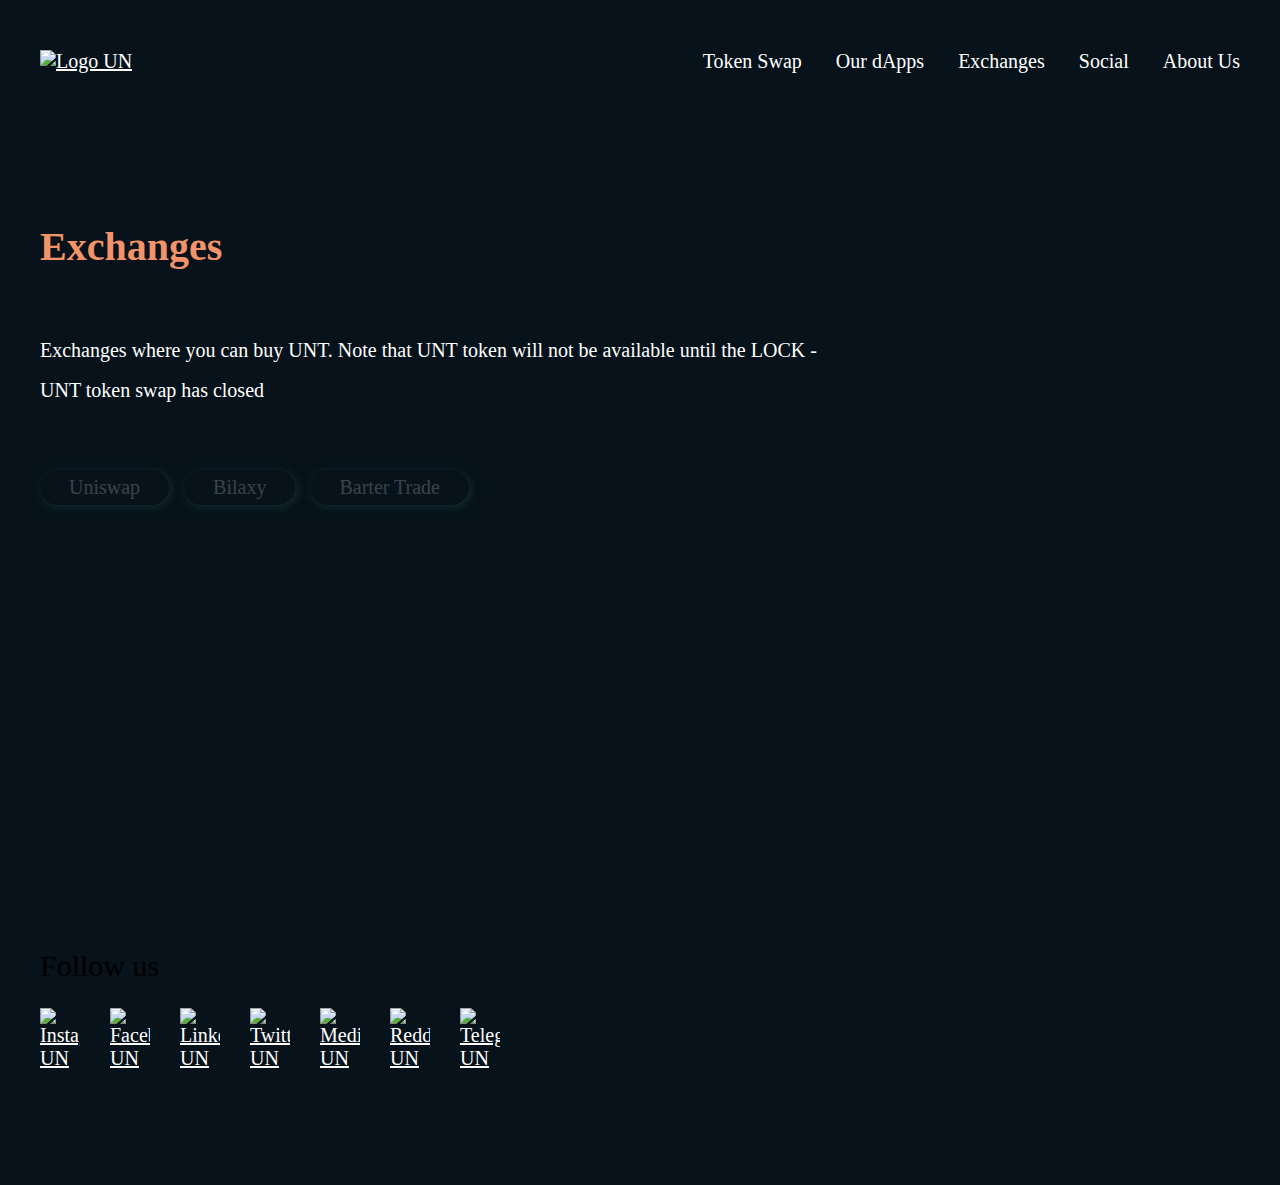
==== commit 40741709: "Change exchange page" ====
--- a/exchanges.html
+++ b/exchanges.html
@@ -58,9 +58,6 @@
                         <li>
                             <a href="whitepaper.html">Whitepaper</a>
                         </li>
-                        <li>
-                            <a href="roadmap.html">Roadmap</a>
-                        </li>
                     </ul>
                 </li>
             </ul>
@@ -72,16 +69,16 @@
     <div class="block-left mb-norm">
         <h1>Exchanges</h1>
         <p>
-            Exchanges where you can buy UNT
+            Exchanges where you can buy UNT. Note that UNT token will not be available until the LOCK - UNT token swap has closed
         </p>
-        <div class="dis-f a-c flex-wrap">
-            <button>
+        <div class="dis-f-md a-c flex-wrap">
+            <button class="mr-small" disabled>
                 Uniswap
             </button>
-            <button class="ml-small">
+            <button class="mr-small" disabled>
                 Bilaxy
             </button>
-            <button class="ml-small">
+            <button disabled>
                 Barter Trade
             </button>
         </div>
